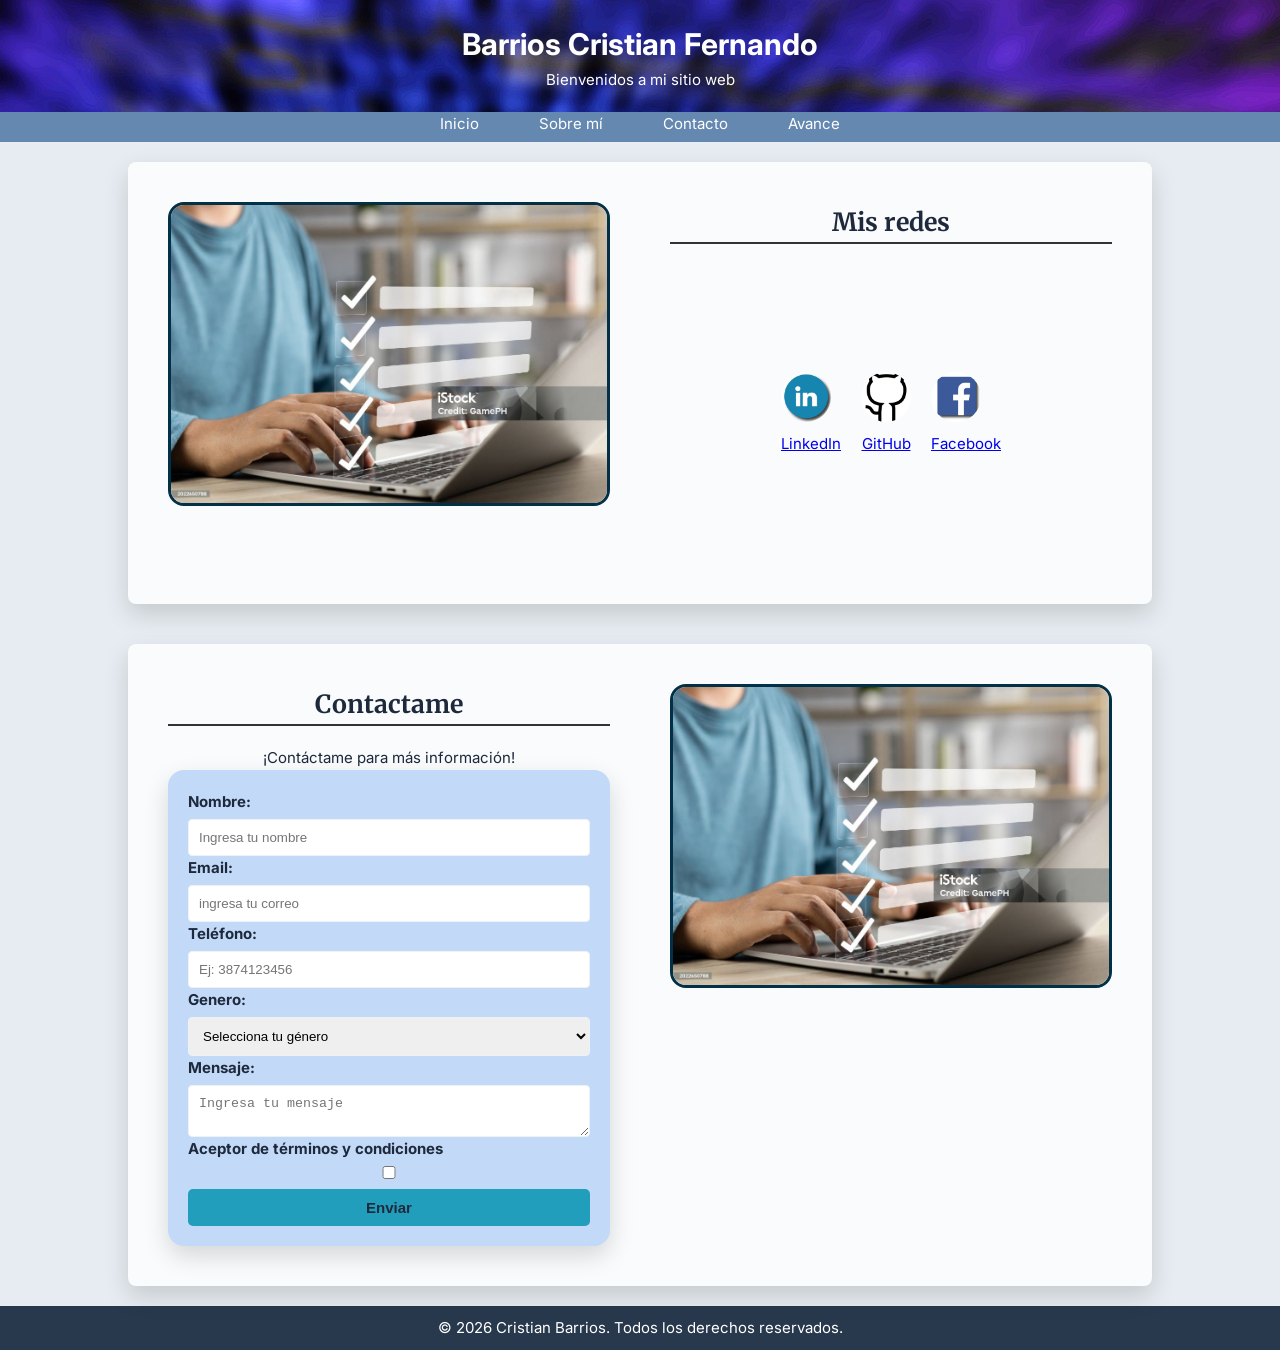
==== contacto.html @ 2110b245 "Creacion y aplicacion de variables root en estilos" ====
<!DOCTYPE html>
<html lang="es">
<head>
    <meta charset="UTF-8">
    <meta name="viewport" content="width=device-width, initial-scale=1.0">
    <title>tp1-mi-sitio</title>
    <link rel="stylesheet" href="style.css">
    <link href="https://fonts.googleapis.com/css2?family=Inter:wght@400;500;700&family=Merriweather:wght@400;700&display=swap" rel="stylesheet">
</head>
<body>
    <header>
        <h1>Barrios Cristian Fernando</h1>
        <p>Bienvenidos a mi sitio web</p>
    </header>
    <nav>
        <ul>
           <li><a href="./index.html">Inicio</a></li>
            <li><a href="./sobre_mi.html">Sobre mí</a></li>
            <li><a href="./contacto.html">Contacto</a></li>
            <li><a href="./mi-avance.html">Avance</a></li>
        </ul>
    </nav>
    <main>
        <section id="contacto" class="section-container">
            <div >
              <picture>
                <img src="/img/istockphoto-2022650788-1024x1024.jpg" alt="imagen descriptiva de redes sociales">
              </picture>
            </div>
            <div>
                <h1 class="title">Mis redes</h1>
                <ul class="social-links">
                    <li>
                        <a href="https://www.linkedin.com/in/cristian-barrios-3b5b5b1b1/" target="_blank">
                            <img src="./img/thedigitalartist-linkedin-2815969_1280.jpg" alt="LinkedIn">
                            LinkedIn
                        </a>
                    </li>
                    <li>
                        <a href="https://github.com/cristianbarrios" target="_blank">
                            <img src="./img/wedevlops-github-6648895_640.jpg" alt="GitHub">
                            GitHub
                        </a>
                    </li>
                    <li>
                        <a href="https://facebook.com/cristianbarrios" target="_blank">
                            <img src="./img/thedigitalartist-facebook-2815970_640.jpg" alt="Facebook">
                            Facebook
                        </a>
                    </li>
                </ul>
            </div>
           
        </section>
        <section id="contacto" class="section-container">
            <div >
                <h1 class="title">Contactame</h1>
                <p>¡Contáctame para más información!</p>
                <form action="" class="form-container">
                    
                    <label for="nombre">Nombre:</label>
                    <input type="text" id="nombre" name="nombre" required placeholder="Ingresa tu nombre" minlength="3">
                    <label for="email">Email:</label>
                    <input type="email" id="email" name="email" required placeholder="ingresa tu correo">
                    <label for="telefono">Teléfono:</label>
                    <input type="tel" id="telefono" name="telefono" placeholder="Ej: 3874123456" pattern="[0-9]{10}" 
                    title="Debe contener 10 dígitos (característica sin 0 y número sin 15)"
                    required>
                    <label for="genero">Genero:</label>
                    <select id="genero" name="genero" required>
                        <option value="">Selecciona tu género</option>
                        <option value="masculino">Masculino</option>
                        <option value="femenino">Femenino</option>
                        <option value="otro">Otro</option>
                    </select>
                    <label for="mensaje">Mensaje:</label>
                    <textarea id="mensaje" name="mensaje" required placeholder="Ingresa tu mensaje" minlength="10"></textarea>
                    <label for="terminos">Aceptor de términos y condiciones</label>
                    <input class="input-checkbox" type="checkbox" id="terminos" name="terminos" required>
                    <button type="submit">Enviar</button>
                </form>
            </div>
            <div>
                <picture>
                    <img src="/img/istockphoto-2022650788-1024x1024.jpg" alt="imagen de contacto">
                </picture>
            </div>
        </section>
        
    </main>
    <footer>
        <p>&copy; 2026 Cristian Barrios. Todos los derechos reservados.</p>
    </footer>
</body>
</html>
---- style.css ----
*{
    margin: 0;
    padding: 0;
    box-sizing: border-box;
}
/* define el tamaño de fuente equivale a 10px */
html{
    font-size: 62.5%;
}

/* #03045E, #0077B6, #00B4D8, #90E0EF, #CAF0F8 */

:root{

    /* Estados */
    --color-success: #22C55E; /* Verde: confirmaciones, validaciones */
    --color-success-light: #b1f5ca;
    --color-warning: #FACC15; /* Amarillo: advertencias */
    --color-warning-light: #ffeda4;
    --color-error: #DC2626;   /* Rojo: errores, alertas */
    --color-error-light: #e09d9d;
    --color-info: #3B82F6;    /* Azul: mensajes informativos */
    --color-info-light: #b5d0fc;


    /* colors */
    --color-primary: #EEF2F6;
    --color-secondary: #B2C3D7;
    --color-white:#f9fbfd;
    /* background color */
    --bg-color-primary:#e6ecf1;
    --bg-color-terciary:#28394D;
    --bg-color-secondary:#6488B0;
    /* font-size */
    --font-xs: 0.75rem;
    --font-sm: 0.875rem;
    --font-md: 1rem;
    --font-lg: 1.5rem;   
    --font-xl: 2rem;   
    --font-xxl: 2.5rem;
    /* colors accent */
    --color-acent1:#023047;
    --color-acent2: #219EBC; 
    --color-acent3: #8CEAE6;
    --color-acent4: #FFBF70; 
    --color-acent5: #FB8500;
    /* colors text */
    --color-text-primary:#1E293B;
    --color-text-secondary:#475569;
    --color-text-light:#94A3B8;
    --color-text-white:#FFFFFF;
    /* radius */
    --radius-sm:4px;
    --radius-md:8px;
    --radius-lg:16px;
    --radius-circle:50%;
    /* shadows */
    --shadow-sm:0 1px 3px rgba(0,0,0,0.1);
    --shadow-md:0 4px 6px rgba(0,0,0,0.08);
    --shadow-lg:0 10px 25px rgba(0,0,0,0.15);
    /* fonts */
    --font-family-title: "Merriweather", serif;
    --font-family-main: "Inter", sans-serif;
}

body {
    font-family: Arial, sans-serif;
    line-height: 1.6;
    background-color: var(--bg-color-primary);
    color: var(--color-text-primary);
    font-size: var(--font-lg);
    font-family: var(--font-family-main);
}

/* CLASES GENERALES TITULOS SUBTITULOS LAYOUT */
.title{
    text-align: center;
    margin-bottom: 20px;
    border-bottom: 2px solid #333;
    font-size: var(--font-xxl);
    color: var(--color-text-primary);
    font-family: var(--font-family-title);

}

.subtitle{
    text-align: center;
    margin-bottom: 10px;
    color: var(--color-text-secondary);
    font-size: var(--font-xl);
    font-family: var(--font-family-title);
}

header {
    background-image: url(./img/pexels-coding-1841550_1920.jpg);
    background-repeat: no-repeat;
    color: var(--color-text-white);
    padding: 20px 0;
    text-align: center;
    height: 30%;
}
nav {
    background-color: var(--bg-color-secondary);
    height: 30px;
}

nav ul {
    list-style: none;
    display: flex;
    justify-content: center;
}
nav ul li {
    margin: 0 15px;
    padding: 0 15px;
}

nav ul li:hover {
    /* background-color: var(--color-acent3); */
    border-bottom: 5px solid var(--color-acent3);
}

nav ul li a {
    color: #fff;
    text-decoration: none;
    font-size: var(--font-lg);
}

main {
    display: flex;
    flex-direction: column;
    align-items: center;
}
section {
    margin-bottom: 20px;
}
/* section h1 {
    margin-bottom: 10px;
    color: #333;
}
section p {
    margin-bottom: 10px;
    color: #555;
} */
footer {
    background-color: var(--bg-color-terciary);
    color: var(--color-text-white);
    text-align: center;
    padding: 10px 0;
}

.section-container {
    display: flex;
    width: 80%;
    height: auto;
    justify-content: center;
    background-color: var(--color-white);
    box-shadow: var(--shadow-lg);
    margin-top: 20px;
    padding: 20px;
    border-radius: var(--radius-md);
    /* border-radius: 50px;
    padding: 20px; */
    gap: 20px;
}

.section-container picture img{
    
    width: 100%;
    height: 100%;
    border-radius: var(--radius-lg);
    border: 3px solid var(--color-acent1);
}



.section-container div {
    display: flex;
    flex-direction: column;
    width: 100%;
    padding: 20px;
    text-align: center;
}

/* SECTION SOBRE MÍ */
.picture-profile-container {
  display: flex;
  justify-content: center;
  align-items: center;
  width: 100%;
  height: 100%;
  /* background-color: #05163d; */
  /* overflow: hidden; */
}

.picture-profile-container img {
  width: 200px;
  height: 200px;
  border-radius: var(--radius-circle); /* círculo perfecto */
  border: 4px solid var(--color-acent2); /* borde opcional */
  object-fit: cover; /* llena el círculo sin deformarse */
}

.picture-profile-container img:hover {
  transform: scale(1.1); /* efecto de zoom al pasar el mouse */
  transition: transform 0.3s ease; /* transición suave */
  box-shadow: var(--shadow-lg);
}


/* SECTION CONTACTO */
/* estilos para formulario */
.form-container {
    display: flex;
    flex-direction: column;
    width: 100%;
    max-width: 500px;
    margin: 0 auto;
    padding: 20px;
    background-color: #c2d9f8;
    border-radius: var(--radius-lg);
    box-shadow: var(--shadow-lg);
}

.form-group {
    display: flex;
    flex-direction: column;
    margin-bottom: 15px;
}

.form-container label {
    display: block;
    margin-bottom: 5px;
    font-weight: bold;
    text-align: left;
}

.form-container input,
.form-container textarea,
.form-container select {
    width: 100%;
    padding: 10px;
    border: 1px solid var(--color-primary);
    border-radius: var(--radius-sm);
}


.form-container .input-checkbox {
    display: flex;
    align-items: center;
    gap: 10px;
}

.form-container button {
    background-color: var(--color-acent2);
    color: var(--color-text-primary);
    font-size:var(--font-lg);
    font-weight: bold;
    border: none;
    padding: 10px 20px;
    border-radius: 5px;
    cursor: pointer;
    margin-top: 10px;
}

.form-container button:hover {
    background-color: var(--color-acent1);
    color: var(--color-text-white);
}


 /* validacion formulario*/

 input:required:valid{
    background: var(--color-success-light);
    border: 2px solid var(--color-success);

 }

 input:required:invalid:not(:placeholder-shown){
    background: var(--color-error-light);
    border: 2px solid var(--color-error);
 }

 textarea:required:valid{
    background: var(--color-success-light);
    border: 2px solid var(--color-success);
 }

textarea:required:invalid:not(:placeholder-shown){
    background: var(--color-error-light);
    border: 2px solid var(--color-error);
 }

.input-checkbox:required:valid{
    background: var(--color-success-light);
    border: 2px solid var(--color-success);
 }
 .input-checkbox:required:invalid:not(:placeholder-shown){
    background: var(--color-error-light);
    border: 2px solid var(--color-error);
 }

 input:focus{
    outline: none;
    border: 2px solid var(--color-acent1);
    box-shadow: 0 0 5px var(--color-acent2);
 }


/* para las redes sociales */
.social-links {
    display: flex;
    justify-content: center;
    align-items: center;
    gap: 20px;
    height: 300px;
}
.social-links li {
    display: flex;
    flex-direction: column;
    align-items: center;
}
.social-links a img {
    display: flex;
    justify-content: center;
    width: 50px;
    height: 50px;
    border-radius: var(--radius-circle);
    margin-bottom: 10px;
}




 /* Estilos seccion avance */

 .section-container-avance {
    width: 80%;
    height: auto;
    justify-content: center;
    background-color: var(--color-white);
    box-shadow: var(--shadow-lg);
    margin-top: 20px;
    padding: 20px;
    border-radius: var(--radius-md);
    /* border-radius: 50px;
    padding: 20px; */
    gap: 20px;
}

.carrera-container{
    display: flex;
    flex-wrap: wrap;
    justify-content: space-between;
}

.carrera-container table{
    border-collapse: collapse;
    border: 1px solid var(--color-acent1);
    border-radius: 20px;
}

th{
    background-color: var(--color-acent2);
    color: #f4f4f4;
    font-weight: bold;
}

th,td{
    border: 1px solid var(--color-acent1);
    padding: 0 20px;
}

tr:nth-child(even){
    background-color: var(--color-info-light);
}


/* PANTALLA MAS CHICAS */
 @media screen and (max-width: 768px) {
    .section-container {
        flex-direction: column;
        width: 90%;
    }
    .section-container div {
        width: 100%;
    }
   
    
 }
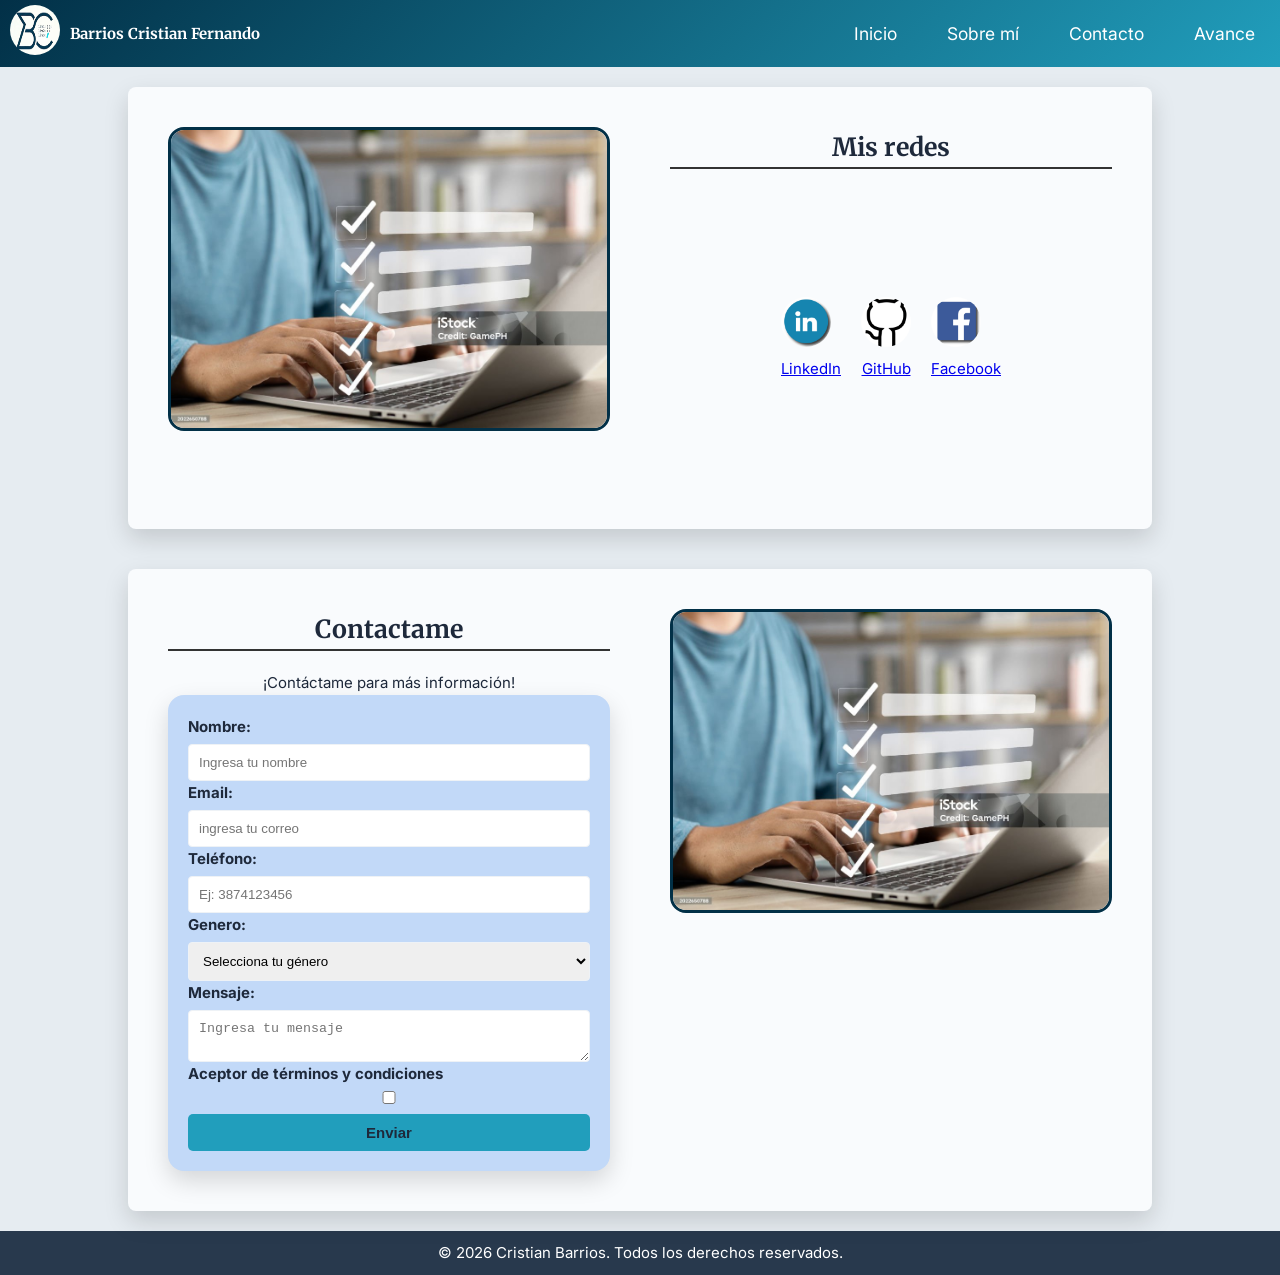
==== commit 39ed3fab: "actualizando header de las demas html" ====
--- a/contacto.html
+++ b/contacto.html
@@ -9,17 +9,21 @@
 </head>
 <body>
     <header>
-        <h1>Barrios Cristian Fernando</h1>
-        <p>Bienvenidos a mi sitio web</p>
+        <div class="flex-container">
+            <picture>
+                <img class="logo" src="./img/logo-personal.png" alt="logo">
+            </picture>
+            <h1>Barrios Cristian Fernando</h1>
+        </div>
+        <nav class="flex-container">
+            <ul>
+                <li><a href="./index.html">Inicio</a></li>
+                <li><a href="./sobre_mi.html">Sobre mí</a></li>
+                <li><a href="./contacto.html">Contacto</a></li>
+                <li><a href="./mi-avance.html">Avance</a></li>
+            </ul>
+        </nav>
     </header>
-    <nav>
-        <ul>
-           <li><a href="./index.html">Inicio</a></li>
-            <li><a href="./sobre_mi.html">Sobre mí</a></li>
-            <li><a href="./contacto.html">Contacto</a></li>
-            <li><a href="./mi-avance.html">Avance</a></li>
-        </ul>
-    </nav>
     <main>
         <section id="contacto" class="section-container">
             <div >
--- a/style.css
+++ b/style.css
@@ -30,12 +30,13 @@
     /* background color */
     --bg-color-primary:#e6ecf1;
     --bg-color-terciary:#28394D;
-    --bg-color-secondary:#6488B0;
+    --bg-color-secondary:#6488B0; 
     /* font-size */
     --font-xs: 0.75rem;
     --font-sm: 0.875rem;
     --font-md: 1rem;
-    --font-lg: 1.5rem;   
+    --font-lg: 1.5rem;
+    --font-lg-m:1.75rem; 
     --font-xl: 2rem;   
     --font-xxl: 2.5rem;
     /* colors accent */
@@ -91,38 +92,69 @@
     font-family: var(--font-family-title);
 }
 
+.flex-container{
+    display: flex;
+    justify-content: space-between;
+    align-items: center;
+}
+
 header {
-    background-image: url(./img/pexels-coding-1841550_1920.jpg);
-    background-repeat: no-repeat;
+    display: flex;
+    justify-content: space-between;
+    align-items: center;
+    background: linear-gradient(135deg,var(--color-acent1),var(--color-acent2));
     color: var(--color-text-white);
-    padding: 20px 0;
+    padding: 5px 10px;
+}
+
+header div h1{
+    font-family: var(--font-family-title);
+    font-size: var(--font-lg);
+    font-weight: bold;
     text-align: center;
-    height: 30%;
-}
-nav {
+    margin-left: 10px;
+}
+
+/* nav {
     background-color: var(--bg-color-secondary);
     height: 30px;
-}
+} */
+
+/* nav{
+    width: 50%;
+} */
 
 nav ul {
     list-style: none;
     display: flex;
-    justify-content: center;
-}
+    justify-content: space-between;
+    align-items: center;
+    gap:20px;
+}
+.logo{
+    width: 50px;
+    height: 50px;
+    border-radius: var(--radius-circle);
+}
+
 nav ul li {
-    margin: 0 15px;
     padding: 0 15px;
+    transition: all 0.3s ease;
 }
 
 nav ul li:hover {
     /* background-color: var(--color-acent3); */
-    border-bottom: 5px solid var(--color-acent3);
+    background-color: var(--color-secondary);
+    border-radius: var(--radius-sm);
+    /* border-bottom: 5px solid var(--color-acent3); */
+    /* transform: scale(5px); */
+    transform: translateY(-6px);
 }
 
 nav ul li a {
     color: #fff;
     text-decoration: none;
-    font-size: var(--font-lg);
+    font-size: var(--font-lg-m);
 }
 
 main {
@@ -130,6 +162,7 @@
     flex-direction: column;
     align-items: center;
 }
+
 section {
     margin-bottom: 20px;
 }
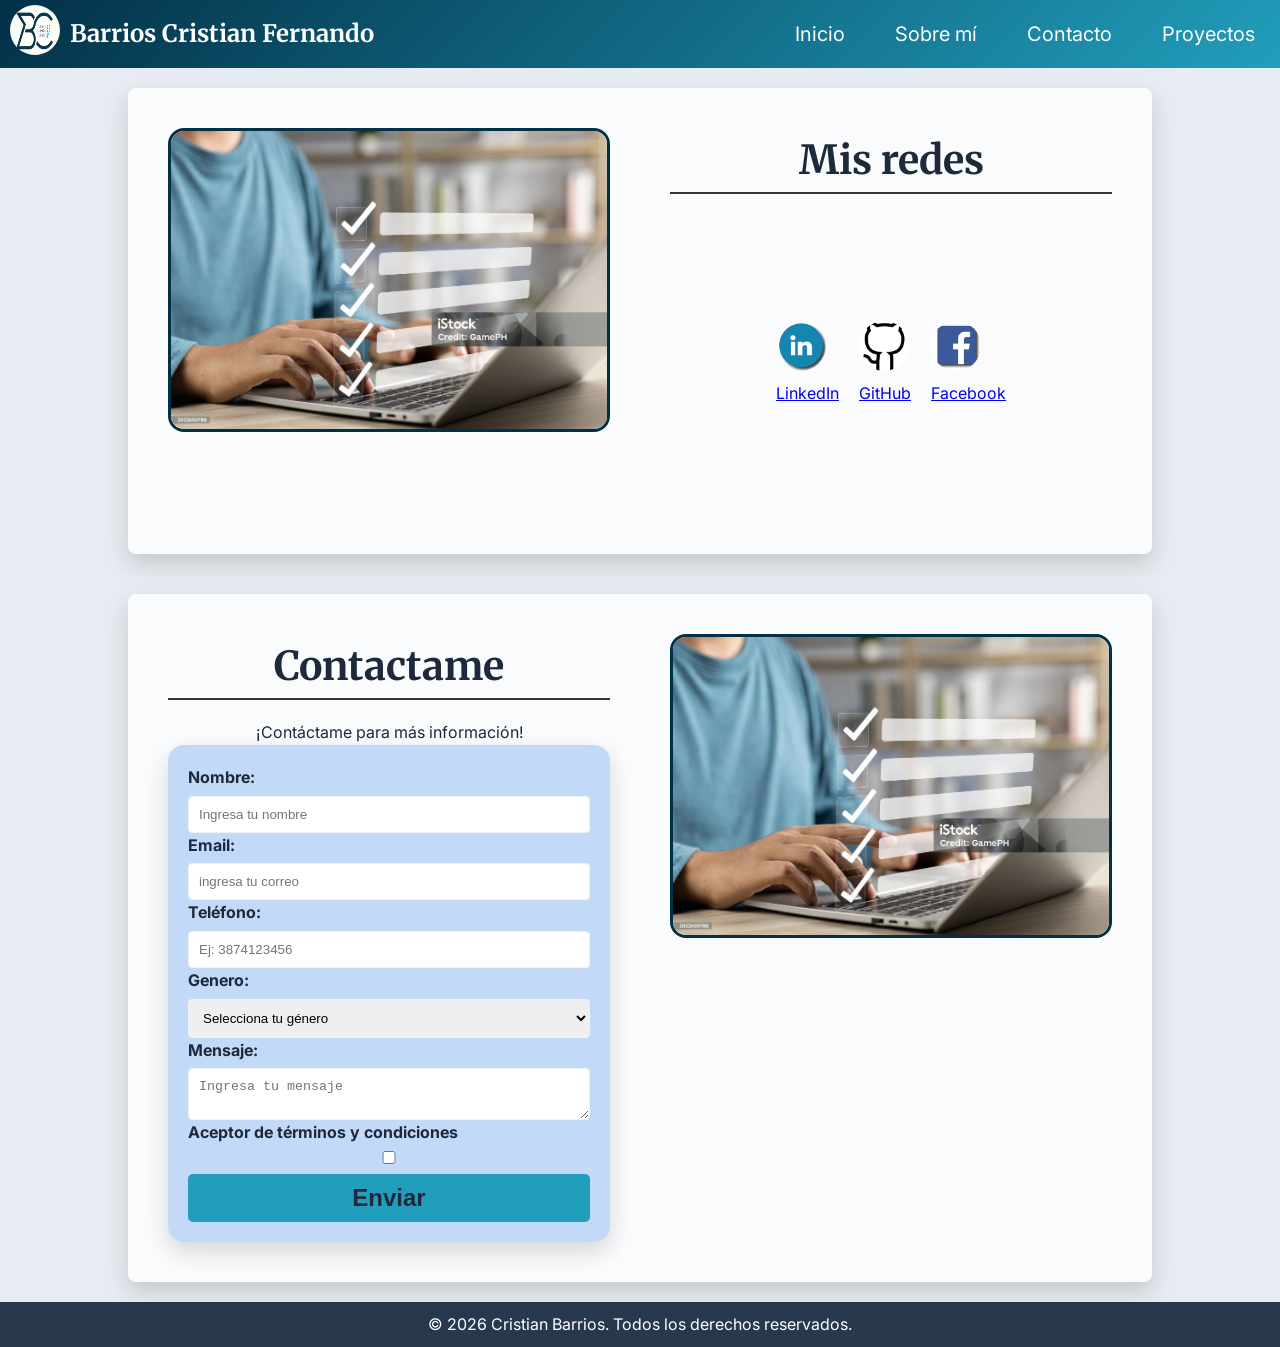
==== commit 759dfdf0: "Creacion de seccion proyectos con card y class hero para inicio" ====
--- a/contacto.html
+++ b/contacto.html
@@ -20,7 +20,7 @@
                 <li><a href="./index.html">Inicio</a></li>
                 <li><a href="./sobre_mi.html">Sobre mí</a></li>
                 <li><a href="./contacto.html">Contacto</a></li>
-                <li><a href="./mi-avance.html">Avance</a></li>
+                <li><a href="./proyectos.html">Proyectos</a></li>
             </ul>
         </nav>
     </header>
--- a/style.css
+++ b/style.css
@@ -4,9 +4,9 @@
     box-sizing: border-box;
 }
 /* define el tamaño de fuente equivale a 10px */
-html{
+/* html{
     font-size: 62.5%;
-}
+} */
 
 /* #03045E, #0077B6, #00B4D8, #90E0EF, #CAF0F8 */
 
@@ -27,14 +27,15 @@
     --color-primary: #EEF2F6;
     --color-secondary: #B2C3D7;
     --color-white:#f9fbfd;
+    --color-grey:#cfcfcf;
     /* background color */
     --bg-color-primary:#e6ecf1;
     --bg-color-terciary:#28394D;
     --bg-color-secondary:#6488B0; 
     /* font-size */
     --font-xs: 0.75rem;
-    --font-sm: 0.875rem;
-    --font-md: 1rem;
+    --font-sm: 1rem;
+    --font-md: 1.25rem;
     --font-lg: 1.5rem;
     --font-lg-m:1.75rem; 
     --font-xl: 2rem;   
@@ -69,7 +70,7 @@
     line-height: 1.6;
     background-color: var(--bg-color-primary);
     color: var(--color-text-primary);
-    font-size: var(--font-lg);
+    font-size: 1rem;
     font-family: var(--font-family-main);
 }
 
@@ -78,7 +79,6 @@
     text-align: center;
     margin-bottom: 20px;
     border-bottom: 2px solid #333;
-    font-size: var(--font-xxl);
     color: var(--color-text-primary);
     font-family: var(--font-family-title);
 
@@ -88,14 +88,57 @@
     text-align: center;
     margin-bottom: 10px;
     color: var(--color-text-secondary);
-    font-size: var(--font-xl);
     font-family: var(--font-family-title);
 }
 
+h1{
+    font-size: 2.5rem;
+}
+h2{
+    font-size: 1.8rem;
+}
+h3{
+    font-size: 1.3rem;
+}
+
 .flex-container{
     display: flex;
     justify-content: space-between;
     align-items: center;
+}
+
+.cards-container{
+    display: flex;
+    flex-wrap: wrap;
+    gap: 6px;
+    width: 100%;
+}
+
+.card{
+    flex: 1 1 280px;
+    background-color: var(--color-white);
+    border: 2px solid var(--color-info-light);
+    border-radius: var(--radius-md);
+    box-shadow: var(--shadow-lg);
+    transition: all 0.3s ease;
+    overflow: hidden;
+}
+.card-header{
+    background-color: var(--bg-color-terciary);
+    
+}
+.card-body{
+    padding: 6px;
+}
+
+.card-header h3{
+    color: var(--color-text-white);
+    padding: 6px;
+}
+
+
+.card:hover{
+    transform: translateY(-4px);
 }
 
 header {
@@ -114,15 +157,6 @@
     text-align: center;
     margin-left: 10px;
 }
-
-/* nav {
-    background-color: var(--bg-color-secondary);
-    height: 30px;
-} */
-
-/* nav{
-    width: 50%;
-} */
 
 nav ul {
     list-style: none;
@@ -154,7 +188,7 @@
 nav ul li a {
     color: #fff;
     text-decoration: none;
-    font-size: var(--font-lg-m);
+    font-size: var(--font-md);
 }
 
 main {
@@ -165,6 +199,24 @@
 
 section {
     margin-bottom: 20px;
+}
+
+.hero{
+    display: flex;
+    justify-content: center;
+    align-items: center;
+    min-height: 80vh;
+    padding: 20px;
+    gap: 20px;
+    background: linear-gradient(135deg,var(--color-secondary),var(--color-primary),var(--color-secondary));
+}
+
+.hero picture img{
+    
+    width: 100%;
+    height: 100%;
+    border-radius: var(--radius-lg);
+    border: 3px solid var(--color-acent1);
 }
 /* section h1 {
     margin-bottom: 10px;
@@ -195,6 +247,24 @@
     padding: 20px; */
     gap: 20px;
 }
+
+.section-container-column {
+    display: flex;
+    flex-direction: column;
+    align-items: center;
+    width: 80%;
+    height: auto;
+    justify-content: center;
+    background-color: var(--color-white);
+    box-shadow: var(--shadow-lg);
+    margin-top: 20px;
+    padding: 20px;
+    border-radius: var(--radius-md);
+    /* border-radius: 50px;
+    padding: 20px; */
+    gap: 20px;
+}
+
 
 .section-container picture img{
     
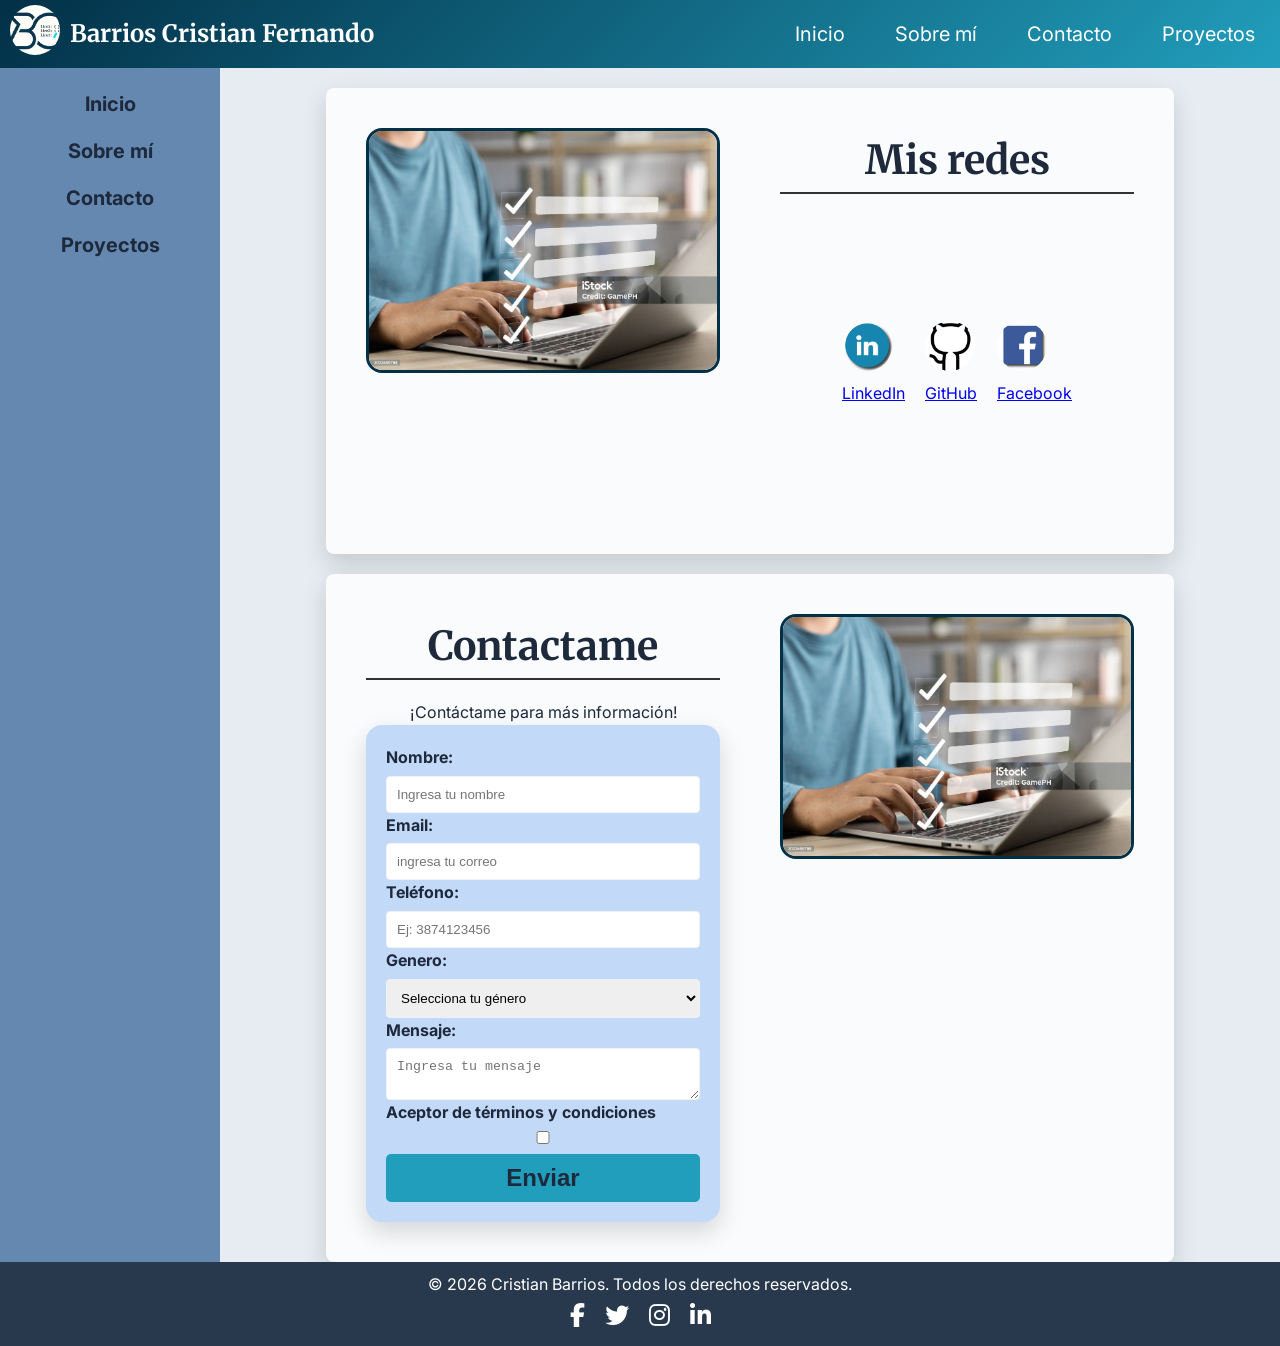
==== commit a337b3d2: "Cambio en la estructura, layout con grid" ====
--- a/contacto.html
+++ b/contacto.html
@@ -5,95 +5,126 @@
     <meta name="viewport" content="width=device-width, initial-scale=1.0">
     <title>tp1-mi-sitio</title>
     <link rel="stylesheet" href="style.css">
+    <!-- link para fuentes de Google Fonts -->
     <link href="https://fonts.googleapis.com/css2?family=Inter:wght@400;500;700&family=Merriweather:wght@400;700&display=swap" rel="stylesheet">
+    <!-- Enlaza Font Awesome en tu index.html -->
+    <link rel="stylesheet" href="https://cdnjs.cloudflare.com/ajax/libs/font-awesome/6.5.0/css/all.min.css">
 </head>
 <body>
-    <header>
-        <div class="flex-container">
-            <picture>
-                <img class="logo" src="./img/logo-personal.png" alt="logo">
-            </picture>
-            <h1>Barrios Cristian Fernando</h1>
-        </div>
-        <nav class="flex-container">
-            <ul>
-                <li><a href="./index.html">Inicio</a></li>
-                <li><a href="./sobre_mi.html">Sobre mí</a></li>
-                <li><a href="./contacto.html">Contacto</a></li>
-                <li><a href="./proyectos.html">Proyectos</a></li>
-            </ul>
-        </nav>
-    </header>
-    <main>
-        <section id="contacto" class="section-container">
-            <div >
-              <picture>
-                <img src="/img/istockphoto-2022650788-1024x1024.jpg" alt="imagen descriptiva de redes sociales">
-              </picture>
+    <div class="layout">
+        <header>
+            <div class="flex-container">
+                <picture>
+                    <img class="logo" src="./img/logo-personal.png" alt="logo">
+                </picture>
+                <h1>Barrios Cristian Fernando</h1>
             </div>
-            <div>
-                <h1 class="title">Mis redes</h1>
-                <ul class="social-links">
-                    <li>
-                        <a href="https://www.linkedin.com/in/cristian-barrios-3b5b5b1b1/" target="_blank">
-                            <img src="./img/thedigitalartist-linkedin-2815969_1280.jpg" alt="LinkedIn">
-                            LinkedIn
-                        </a>
-                    </li>
-                    <li>
-                        <a href="https://github.com/cristianbarrios" target="_blank">
-                            <img src="./img/wedevlops-github-6648895_640.jpg" alt="GitHub">
-                            GitHub
-                        </a>
-                    </li>
-                    <li>
-                        <a href="https://facebook.com/cristianbarrios" target="_blank">
-                            <img src="./img/thedigitalartist-facebook-2815970_640.jpg" alt="Facebook">
-                            Facebook
-                        </a>
-                    </li>
+            <nav class="flex-container">
+                <ul>
+                    <li><a href="./index.html">Inicio</a></li>
+                    <li><a href="./sobre_mi.html">Sobre mí</a></li>
+                    <li><a href="./contacto.html">Contacto</a></li>
+                    <li><a href="./proyectos.html">Proyectos</a></li>
                 </ul>
+            </nav>
+        </header>
+        <aside>
+            <nav>
+                <ul>
+                    <li><a href="./index.html">Inicio</a></li>
+                    <li><a href="./sobre_mi.html">Sobre mí</a></li>
+                    <li><a href="./contacto.html">Contacto</a></li>
+                    <li><a href="./proyectos.html">Proyectos</a></li>
+                </ul>
+            </nav>
+        </aside>
+        <main>
+            
+            <section id="contacto" class="section-container">
+                <div >
+                <picture>
+                    <img src="/img/istockphoto-2022650788-1024x1024.jpg" alt="imagen descriptiva de redes sociales">
+                </picture>
+                </div>
+                <div>
+                    <h1 class="title">Mis redes</h1>
+                    <ul class="social-links">
+                        <li>
+                            <a href="https://www.linkedin.com/in/cristian-barrios-3b5b5b1b1/" target="_blank">
+                                <img src="./img/thedigitalartist-linkedin-2815969_1280.jpg" alt="LinkedIn">
+                                LinkedIn
+                            </a>
+                        </li>
+                        <li>
+                            <a href="https://github.com/cristianbarrios" target="_blank">
+                                <img src="./img/wedevlops-github-6648895_640.jpg" alt="GitHub">
+                                GitHub
+                            </a>
+                        </li>
+                        <li>
+                            <a href="https://facebook.com/cristianbarrios" target="_blank">
+                                <img src="./img/thedigitalartist-facebook-2815970_640.jpg" alt="Facebook">
+                                Facebook
+                            </a>
+                        </li>
+                    </ul>
+                </div>
+            
+            </section>
+            <section id="contacto" class="section-container">
+                <div >
+                    <h1 class="title">Contactame</h1>
+                    <p>¡Contáctame para más información!</p>
+                    <form action="" class="form-container">
+                        
+                        <label for="nombre">Nombre:</label>
+                        <input type="text" id="nombre" name="nombre" required placeholder="Ingresa tu nombre" minlength="3">
+                        <label for="email">Email:</label>
+                        <input type="email" id="email" name="email" required placeholder="ingresa tu correo">
+                        <label for="telefono">Teléfono:</label>
+                        <input type="tel" id="telefono" name="telefono" placeholder="Ej: 3874123456" pattern="[0-9]{10}" 
+                        title="Debe contener 10 dígitos (característica sin 0 y número sin 15)"
+                        required>
+                        <label for="genero">Genero:</label>
+                        <select id="genero" name="genero" required>
+                            <option value="">Selecciona tu género</option>
+                            <option value="masculino">Masculino</option>
+                            <option value="femenino">Femenino</option>
+                            <option value="otro">Otro</option>
+                        </select>
+                        <label for="mensaje">Mensaje:</label>
+                        <textarea id="mensaje" name="mensaje" required placeholder="Ingresa tu mensaje" minlength="10"></textarea>
+                        <label for="terminos">Aceptor de términos y condiciones</label>
+                        <input class="input-checkbox" type="checkbox" id="terminos" name="terminos" required>
+                        <button type="submit">Enviar</button>
+                    </form>
+                </div>
+                <div>
+                    <picture>
+                        <img src="/img/istockphoto-2022650788-1024x1024.jpg" alt="imagen de contacto">
+                    </picture>
+                </div>
+            </section>
+            
+        </main>
+        <footer>
+            <p>&copy; 2026 Cristian Barrios. Todos los derechos reservados.</p>
+            <div class="social-icons">
+                <a href="https://facebook.com/tuusuario" target="_blank" rel="noopener noreferrer" aria-label="Facebook">
+                    <i class="fab fa-facebook-f"></i>
+                </a>
+                <a href="https://twitter.com/tuusuario" target="_blank" rel="noopener noreferrer" aria-label="Twitter">
+                    <i class="fab fa-twitter"></i>
+                </a>
+                <a href="https://instagram.com/tuusuario" target="_blank" rel="noopener noreferrer" aria-label="Instagram">
+                    <i class="fab fa-instagram"></i>
+                </a>
+                <a href="https://linkedin.com/in/tuusuario" target="_blank" rel="noopener noreferrer" aria-label="LinkedIn">
+                    <i class="fab fa-linkedin-in"></i>
+                </a>
             </div>
-           
-        </section>
-        <section id="contacto" class="section-container">
-            <div >
-                <h1 class="title">Contactame</h1>
-                <p>¡Contáctame para más información!</p>
-                <form action="" class="form-container">
-                    
-                    <label for="nombre">Nombre:</label>
-                    <input type="text" id="nombre" name="nombre" required placeholder="Ingresa tu nombre" minlength="3">
-                    <label for="email">Email:</label>
-                    <input type="email" id="email" name="email" required placeholder="ingresa tu correo">
-                    <label for="telefono">Teléfono:</label>
-                    <input type="tel" id="telefono" name="telefono" placeholder="Ej: 3874123456" pattern="[0-9]{10}" 
-                    title="Debe contener 10 dígitos (característica sin 0 y número sin 15)"
-                    required>
-                    <label for="genero">Genero:</label>
-                    <select id="genero" name="genero" required>
-                        <option value="">Selecciona tu género</option>
-                        <option value="masculino">Masculino</option>
-                        <option value="femenino">Femenino</option>
-                        <option value="otro">Otro</option>
-                    </select>
-                    <label for="mensaje">Mensaje:</label>
-                    <textarea id="mensaje" name="mensaje" required placeholder="Ingresa tu mensaje" minlength="10"></textarea>
-                    <label for="terminos">Aceptor de términos y condiciones</label>
-                    <input class="input-checkbox" type="checkbox" id="terminos" name="terminos" required>
-                    <button type="submit">Enviar</button>
-                </form>
-            </div>
-            <div>
-                <picture>
-                    <img src="/img/istockphoto-2022650788-1024x1024.jpg" alt="imagen de contacto">
-                </picture>
-            </div>
-        </section>
-        
-    </main>
-    <footer>
-        <p>&copy; 2026 Cristian Barrios. Todos los derechos reservados.</p>
-    </footer>
+        </footer>
+    </div>
+    
 </body>
 </html>
--- a/style.css
+++ b/style.css
@@ -74,6 +74,47 @@
     font-family: var(--font-family-main);
 }
 
+/* layout */
+.layout {
+    display: grid;
+    grid-template-columns: 220px 1fr;
+    grid-template-rows: auto 1fr auto;
+    grid-template-areas:
+    "header header"
+    "sidebar main"
+    "footer footer";
+    min-height: 100vh;
+}
+
+aside {
+    grid-area: sidebar;
+    background-color: var(--bg-color-secondary);
+    padding: 20px 10px;
+}
+
+aside nav ul {
+    flex-direction: column;
+    gap: 15px;
+}
+
+aside nav ul li {
+    width: 100%;
+    text-align: center;
+    
+}
+aside nav ul li a {
+    color: var(--color-text-primary);
+    font-size: var(--font-md);
+    font-weight: bold;
+    transition: all 0.3s ease;
+}
+
+aside nav ul li:hover {
+    background-color: var(--color-warning-light);
+    color: var(--color-text-white);
+    border-radius: var(--radius-sm);
+    transform: translateY(-6px);
+}
 /* CLASES GENERALES TITULOS SUBTITULOS LAYOUT */
 .title{
     text-align: center;
@@ -142,6 +183,7 @@
 }
 
 header {
+    grid-area: header;
     display: flex;
     justify-content: space-between;
     align-items: center;
@@ -169,6 +211,7 @@
     width: 50px;
     height: 50px;
     border-radius: var(--radius-circle);
+    object-fit: cover;
 }
 
 nav ul li {
@@ -192,23 +235,30 @@
 }
 
 main {
-    display: flex;
-    flex-direction: column;
-    align-items: center;
-}
-
-section {
-    margin-bottom: 20px;
-}
+    grid-area: main;
+    display: flex;
+    flex-direction: column;
+    align-items: center;
+}
+
 
 .hero{
     display: flex;
     justify-content: center;
     align-items: center;
-    min-height: 80vh;
+    /* min-height: 80vh; */
+    height: 100%;
     padding: 20px;
     gap: 20px;
-    background: linear-gradient(135deg,var(--color-secondary),var(--color-primary),var(--color-secondary));
+    background: linear-gradient(135deg,var(--color-secondary),var(--color-primary),var(--color-acent1));
+}
+
+.hero div {
+    display: flex;
+    flex-direction: column;
+    width: 50%;
+    padding: 20px;
+    text-align: center;
 }
 
 .hero picture img{
@@ -218,19 +268,46 @@
     border-radius: var(--radius-lg);
     border: 3px solid var(--color-acent1);
 }
-/* section h1 {
-    margin-bottom: 10px;
-    color: #333;
-}
-section p {
-    margin-bottom: 10px;
-    color: #555;
-} */
+.boton-hero{
+    background-color: var(--color-acent4);
+    color: var(--color-text-secondary);
+    font-size:var(--font-lg);
+    font-weight: bold;
+    border: none;
+    box-shadow: var(--shadow-sm);
+    margin: 0 auto;
+    padding: 10px 20px;
+    border-radius: 5px;
+    cursor: pointer;
+}
+.boton-hero:hover {
+    background-color: var(--color-acent1);
+    color: var(--color-text-white);
+}
+
 footer {
+    grid-area: footer;
     background-color: var(--bg-color-terciary);
     color: var(--color-text-white);
     text-align: center;
     padding: 10px 0;
+}
+
+footer .social-icons{
+    display: flex;
+    justify-content: center;
+    align-items: center;
+    gap: 20px;
+}
+
+.social-icons a {
+    color: var(--color-text-white);
+    font-size: var(--font-lg);
+    transition: color 0.3s ease;
+}
+
+.social-icons a:hover {
+    color: var(--color-acent2);
 }
 
 .section-container {
@@ -481,6 +558,15 @@
 
 /* PANTALLA MAS CHICAS */
  @media screen and (max-width: 768px) {
+    /* .layout {
+            grid-template-columns: 1fr;
+            grid-template-rows: auto auto auto;
+            grid-template-areas:
+            "header"
+            "main"
+            "footer";
+    } */
+
     .section-container {
         flex-direction: column;
         width: 90%;
@@ -488,6 +574,4 @@
     .section-container div {
         width: 100%;
     }
-   
-    
  }
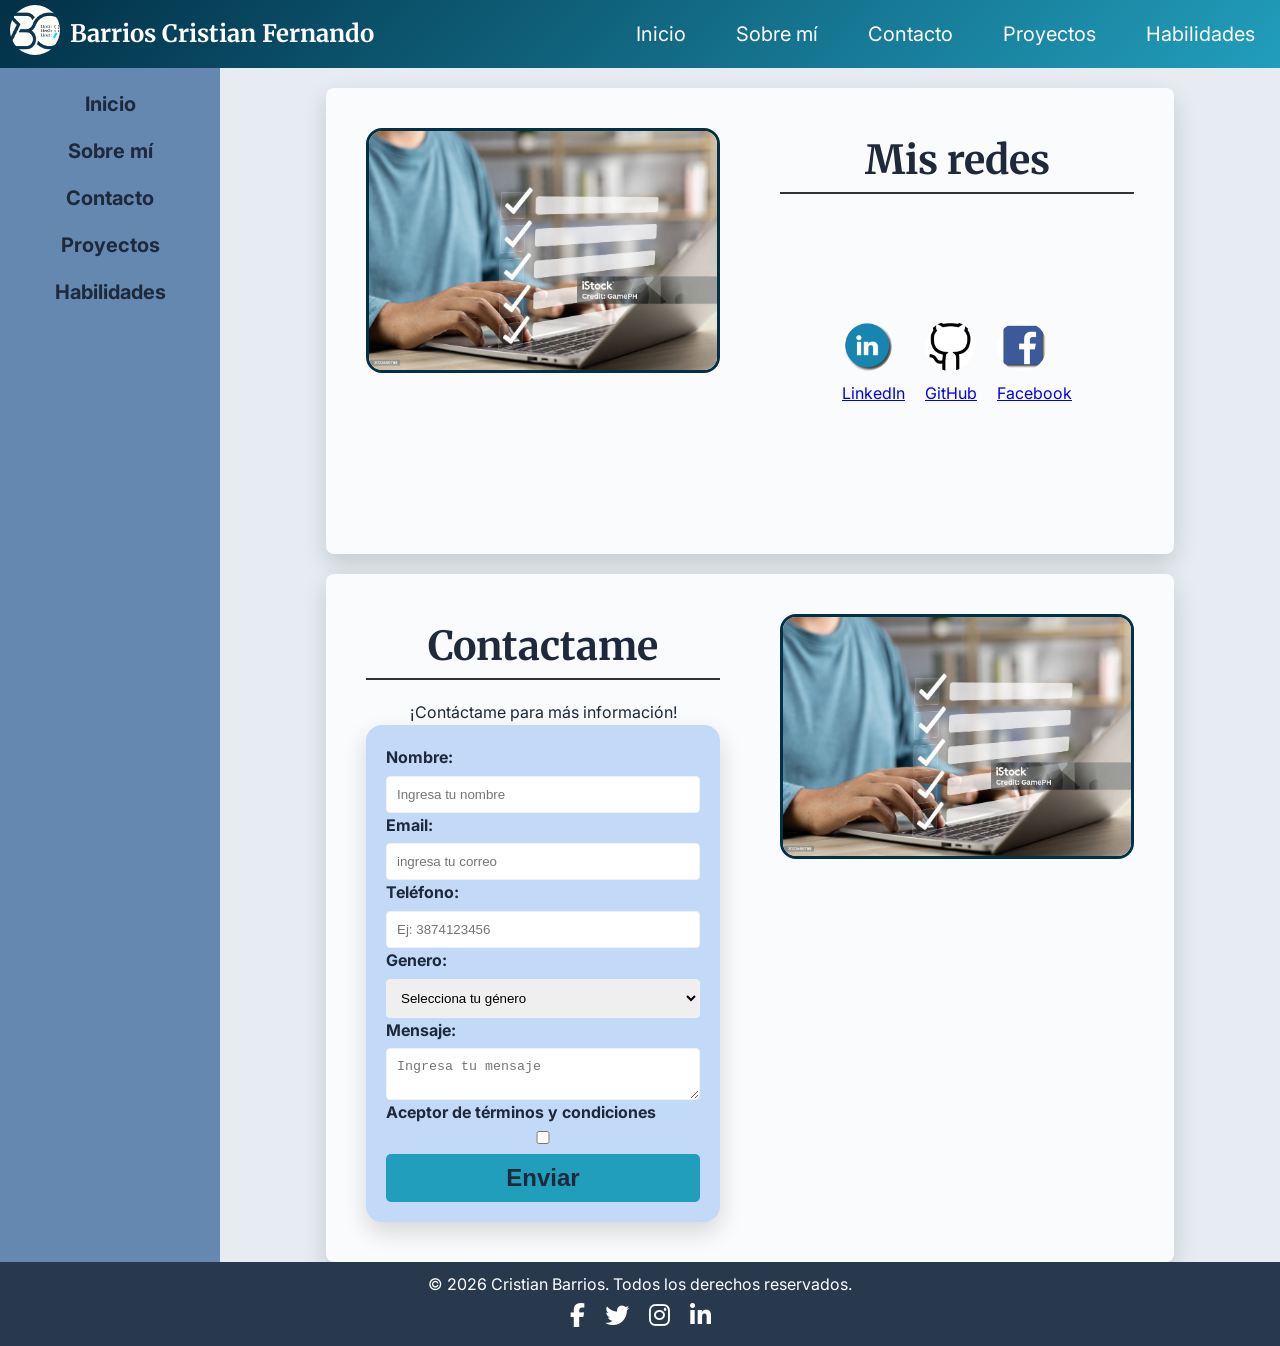
==== commit db829e21: "Creacion de seccion skills" ====
--- a/contacto.html
+++ b/contacto.html
@@ -25,6 +25,7 @@
                     <li><a href="./sobre_mi.html">Sobre mí</a></li>
                     <li><a href="./contacto.html">Contacto</a></li>
                     <li><a href="./proyectos.html">Proyectos</a></li>
+                    <li><a href="./skills.html">Habilidades</a></li>
                 </ul>
             </nav>
         </header>
@@ -35,6 +36,7 @@
                     <li><a href="./sobre_mi.html">Sobre mí</a></li>
                     <li><a href="./contacto.html">Contacto</a></li>
                     <li><a href="./proyectos.html">Proyectos</a></li>
+                    <li><a href="./skills.html">Habilidades</a></li>
                 </ul>
             </nav>
         </aside>
--- a/style.css
+++ b/style.css
@@ -509,53 +509,113 @@
     margin-bottom: 10px;
 }
 
-
-
-
- /* Estilos seccion avance */
-
- .section-container-avance {
-    width: 80%;
-    height: auto;
+/* PARA LAS HABILIDADES */
+.skills-container {
+    display: grid;
+    grid-template-columns: repeat(auto-fit, minmax(200px, 1fr));
+    gap: 1.25rem;
+}
+
+.skills-container .card {
+    background-color: var(--color-white);
+    border: 2px solid var(--color-info-light);
+    border-radius: var(--radius-md);
+    box-shadow: var(--shadow-lg);
+    transition: all 0.3s ease;
+    padding: 20px;
+    text-align: center;
+}
+
+.skill-card {
+    position: relative;
+    transition: transform 0.3s ease, box-shadow 0.3s ease;
+    border-radius: var(--radius-lg);
+}
+
+.skill-card:hover {
+    transform: translateY(-8px);
+    box-shadow: var(--shadow-lg);
+}
+
+.card-header {
+    display: flex;
     justify-content: center;
-    background-color: var(--color-white);
-    box-shadow: var(--shadow-lg);
-    margin-top: 20px;
-    padding: 20px;
-    border-radius: var(--radius-md);
-    /* border-radius: 50px;
-    padding: 20px; */
-    gap: 20px;
-}
-
-.carrera-container{
-    display: flex;
-    flex-wrap: wrap;
-    justify-content: space-between;
-}
-
-.carrera-container table{
-    border-collapse: collapse;
-    border: 1px solid var(--color-acent1);
+    align-items: center;
+    gap: 15px;
+    padding: 15px;
+    background: linear-gradient(135deg, var(--color-acent1), var(--color-acent2));
+    position: relative;
+}
+
+.skill-icon {
+    font-size: 2.5rem;
+    color: var(--color-text-white);
+}
+
+.skill-title h3 {
+    color: var(--color-text-white);
+    margin: 0;
+    padding: 0;
+}
+
+/* Badges de estado */
+.skill-status {
+    margin-left: auto;
+}
+
+.status {
+    display: inline-flex;
+    align-items: center;
+    gap: 8px;
+    padding: 6px 12px;
     border-radius: 20px;
-}
-
-th{
-    background-color: var(--color-acent2);
-    color: #f4f4f4;
+    font-size: 0.8rem;
     font-weight: bold;
-}
-
-th,td{
-    border: 1px solid var(--color-acent1);
-    padding: 0 20px;
-}
-
-tr:nth-child(even){
-    background-color: var(--color-info-light);
-}
-
-
+    background-color: rgba(255, 255, 255, 0.2);
+    color: white;
+}
+
+.status i {
+    font-size: 0.9rem;
+}
+
+/* Estados específicos */
+.status-acquired .status {
+    background-color: var(--color-success);
+    color: white;
+}
+
+.status-progress .status {
+    background-color: var(--color-info);
+    color: white;
+}
+
+.status-upcoming .status {
+    background-color: var(--color-warning);
+    color: var(--color-text-primary);
+}
+
+/* Barra de progreso para habilidades "En curso" (opcional) */
+/* .progress-bar {
+    margin-top: 15px;
+    background-color: var(--color-grey);
+    border-radius: 10px;
+    overflow: hidden;
+    height: 8px;
+}
+
+.progress-fill {
+    background: linear-gradient(90deg, var(--color-info), var(--color-acent2));
+    width: 65%; 
+    height: 100%;
+    border-radius: 10px;
+    transition: width 0.3s ease;
+} */
+
+/* Ejemplo de uso con barra de progreso */
+.skill-card-progress .card-body {
+    padding-bottom: 20px;
+}
 /* PANTALLA MAS CHICAS */
  @media screen and (max-width: 768px) {
     /* .layout {
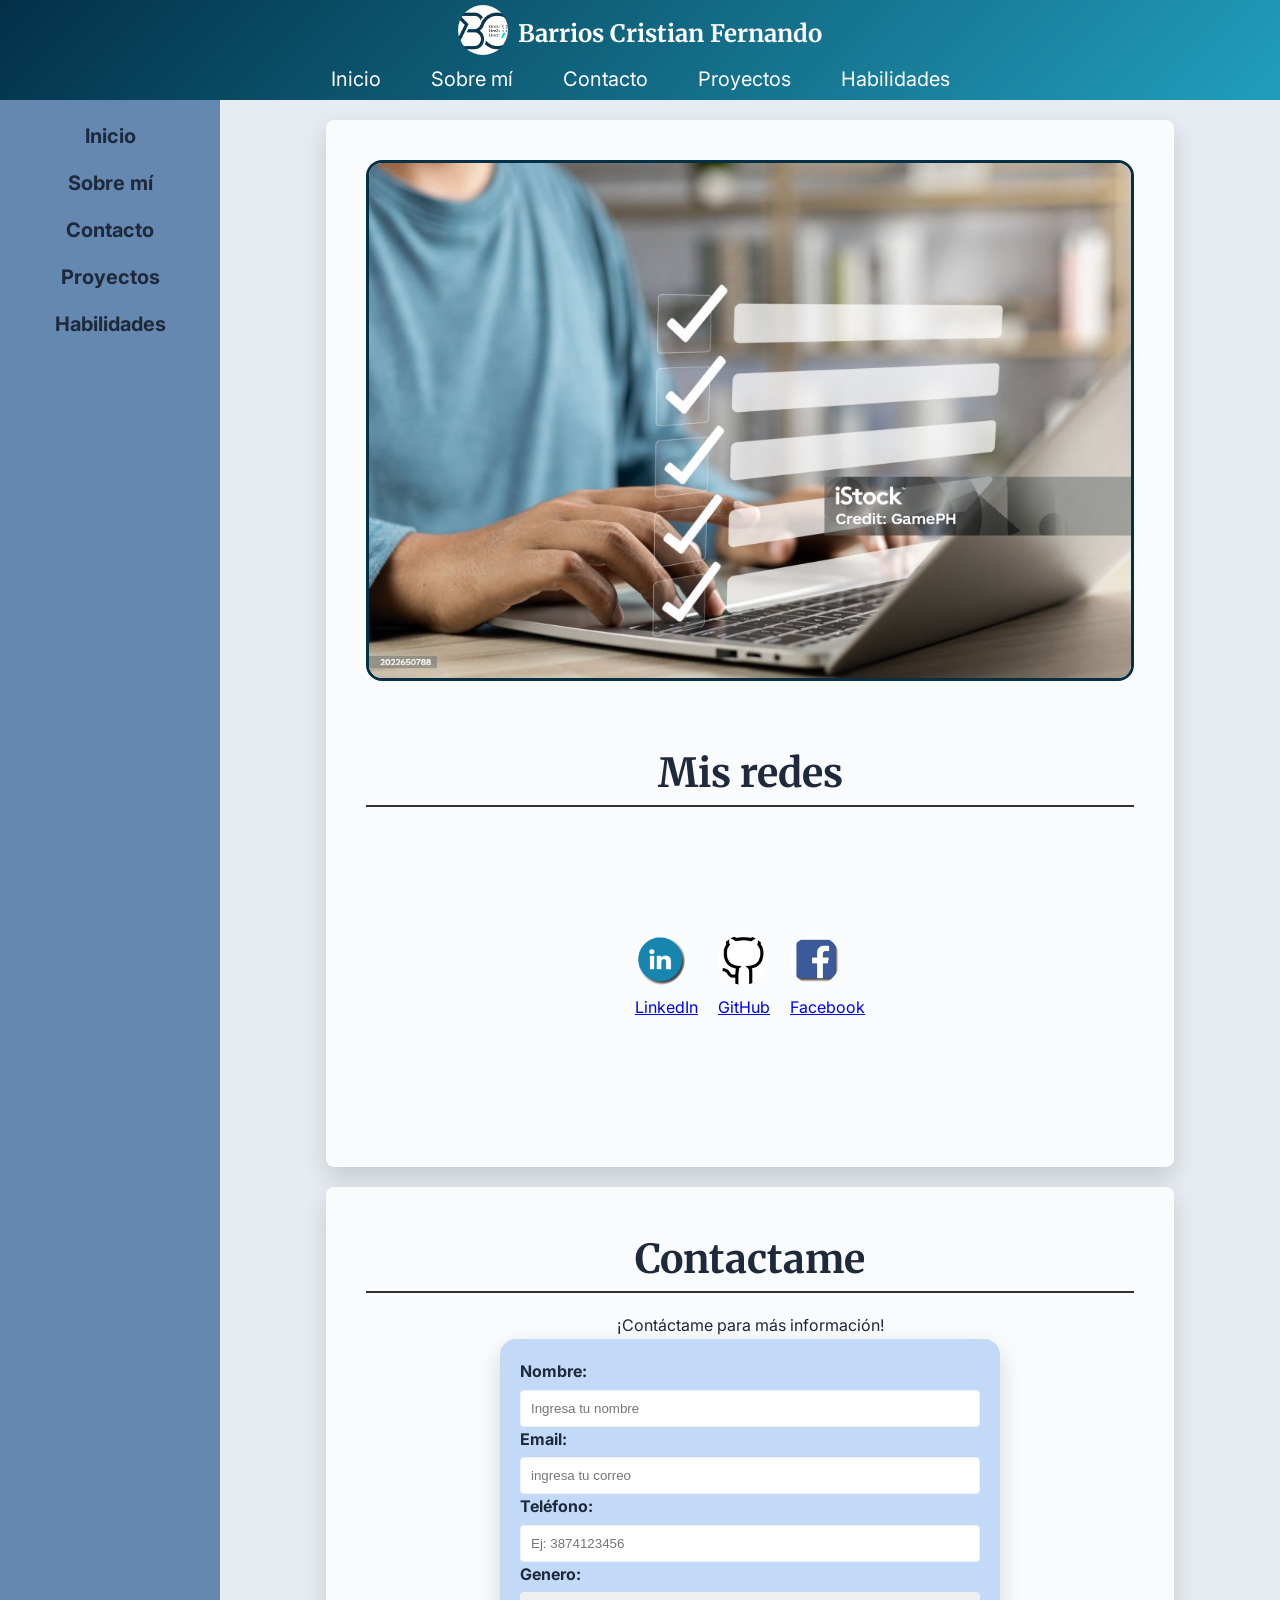
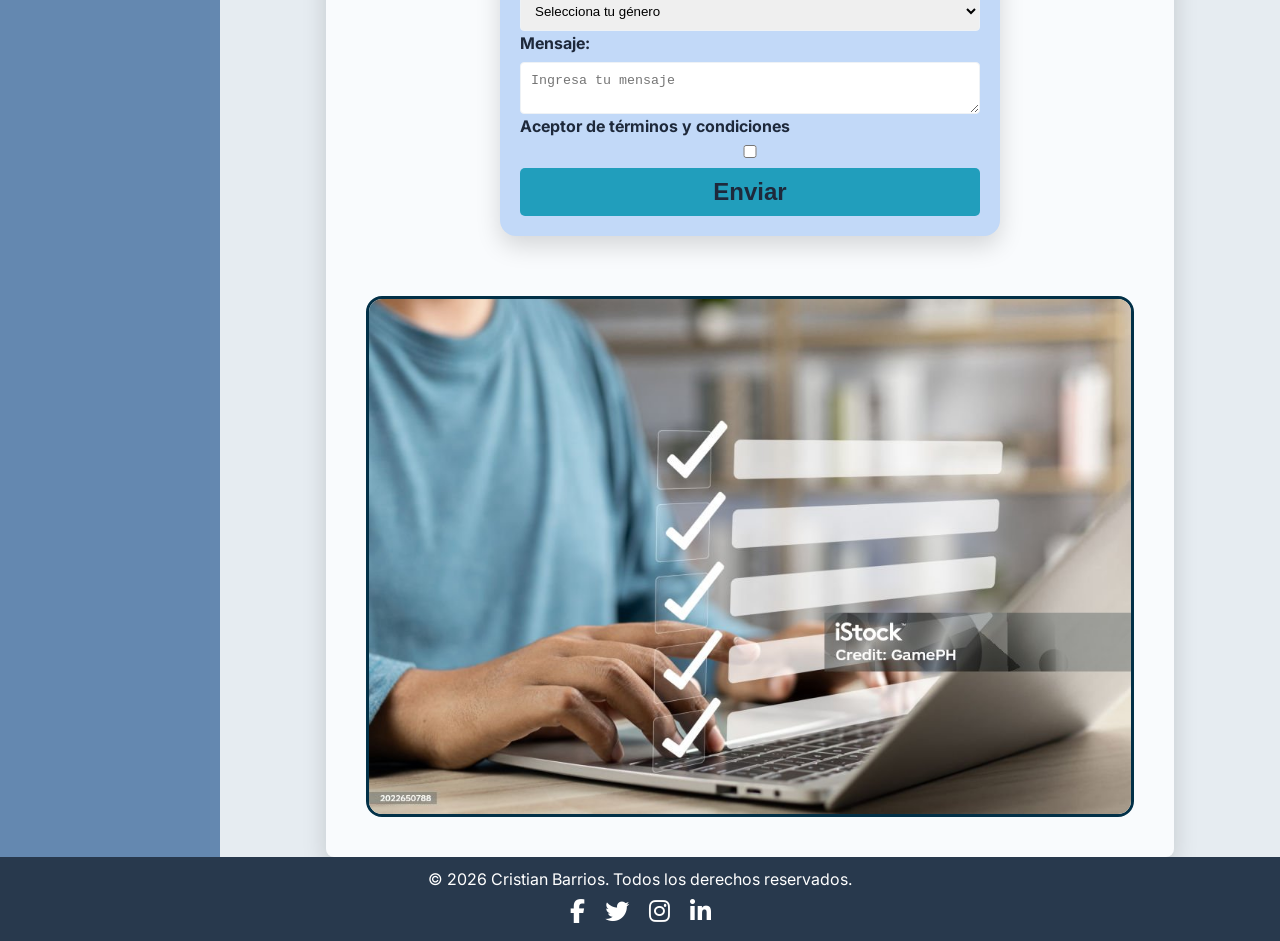
==== commit 9b00176f: "Uso medias Querys" ====
--- a/contacto.html
+++ b/contacto.html
@@ -43,10 +43,10 @@
         <main>
             
             <section id="contacto" class="section-container">
-                <div >
-                <picture>
-                    <img src="/img/istockphoto-2022650788-1024x1024.jpg" alt="imagen descriptiva de redes sociales">
-                </picture>
+                <div>
+                    <picture>
+                        <img src="/img/istockphoto-2022650788-1024x1024.jpg" alt="imagen descriptiva de redes sociales">
+                    </picture>
                 </div>
                 <div>
                     <h1 class="title">Mis redes</h1>
--- a/style.css
+++ b/style.css
@@ -75,46 +75,26 @@
 }
 
 /* layout */
+
+
 .layout {
     display: grid;
-    grid-template-columns: 220px 1fr;
+    grid-template-columns: 1fr;
     grid-template-rows: auto 1fr auto;
     grid-template-areas:
-    "header header"
-    "sidebar main"
-    "footer footer";
+    "header"
+    "main"
+    "footer";
     min-height: 100vh;
 }
 
-aside {
-    grid-area: sidebar;
-    background-color: var(--bg-color-secondary);
-    padding: 20px 10px;
-}
-
-aside nav ul {
-    flex-direction: column;
-    gap: 15px;
-}
-
-aside nav ul li {
-    width: 100%;
-    text-align: center;
-    
-}
-aside nav ul li a {
-    color: var(--color-text-primary);
-    font-size: var(--font-md);
-    font-weight: bold;
-    transition: all 0.3s ease;
-}
-
-aside nav ul li:hover {
-    background-color: var(--color-warning-light);
-    color: var(--color-text-white);
-    border-radius: var(--radius-sm);
-    transform: translateY(-6px);
-}
+aside{
+    display: none;
+}
+
+
+
+
 /* CLASES GENERALES TITULOS SUBTITULOS LAYOUT */
 .title{
     text-align: center;
@@ -182,15 +162,27 @@
     transform: translateY(-4px);
 }
 
+/* estilos header */
+/* header {
+    grid-area: header;
+    display: flex;
+    justify-content: space-between;
+    align-items: center;
+    background: linear-gradient(135deg,var(--color-acent1),var(--color-acent2));
+    color: var(--color-text-white);
+    padding: 5px 10px;
+} */
+
 header {
     grid-area: header;
     display: flex;
+    flex-direction: column;
     justify-content: space-between;
     align-items: center;
     background: linear-gradient(135deg,var(--color-acent1),var(--color-acent2));
     color: var(--color-text-white);
     padding: 5px 10px;
-}
+} 
 
 header div h1{
     font-family: var(--font-family-title);
@@ -238,17 +230,20 @@
     grid-area: main;
     display: flex;
     flex-direction: column;
+    justify-content: center;
     align-items: center;
 }
 
 
 .hero{
     display: flex;
-    justify-content: center;
-    align-items: center;
-    /* min-height: 80vh; */
-    height: 100%;
-    padding: 20px;
+    flex-direction: column;
+    justify-content: center;
+    align-items: center;
+    min-height: 80vh;
+    width: 100%;
+    /* height: 100%; */
+    /* padding: 20px; */
     gap: 20px;
     background: linear-gradient(135deg,var(--color-secondary),var(--color-primary),var(--color-acent1));
 }
@@ -256,7 +251,7 @@
 .hero div {
     display: flex;
     flex-direction: column;
-    width: 50%;
+    width: 80%;
     padding: 20px;
     text-align: center;
 }
@@ -312,6 +307,7 @@
 
 .section-container {
     display: flex;
+    flex-direction: column;
     width: 80%;
     height: auto;
     justify-content: center;
@@ -344,7 +340,6 @@
 
 
 .section-container picture img{
-    
     width: 100%;
     height: 100%;
     border-radius: var(--radius-lg);
@@ -512,6 +507,7 @@
 /* PARA LAS HABILIDADES */
 .skills-container {
     display: grid;
+    width: 100%;
     grid-template-columns: repeat(auto-fit, minmax(200px, 1fr));
     gap: 1.25rem;
 }
@@ -595,43 +591,82 @@
     color: var(--color-text-primary);
 }
 
-/* Barra de progreso para habilidades "En curso" (opcional) */
-/* .progress-bar {
-    margin-top: 15px;
-    background-color: var(--color-grey);
-    border-radius: 10px;
-    overflow: hidden;
-    height: 8px;
-}
-
-.progress-fill {
-    background: linear-gradient(90deg, var(--color-info), var(--color-acent2));
-    width: 65%; 
-    height: 100%;
-    border-radius: 10px;
-    transition: width 0.3s ease;
-} */
-
-/* Ejemplo de uso con barra de progreso */
-.skill-card-progress .card-body {
-    padding-bottom: 20px;
-}
-/* PANTALLA MAS CHICAS */
- @media screen and (max-width: 768px) {
-    /* .layout {
-            grid-template-columns: 1fr;
-            grid-template-rows: auto auto auto;
-            grid-template-areas:
-            "header"
-            "main"
-            "footer";
-    } */
-
+
+
+/* MEDIAS QUERYS */
+@media (min-width: 768px){
+    /* 2 columnas, sidebar visible; */
+    .layout {
+        grid-template-columns: 220px 1fr;
+        grid-template-rows: auto 1fr auto;
+        grid-template-areas:
+        "header header"
+        "sidebar main"
+        "footer footer";
+    }
+    aside {
+        display: block;
+        grid-area: sidebar;
+        background-color: var(--bg-color-secondary);
+        padding: 20px 10px;
+    }
+    aside nav ul {
+        flex-direction: column;
+        gap: 15px;
+    }
+
+    aside nav ul li {
+        width: 100%;
+        text-align: center;
+        
+    }
+    aside nav ul li a {
+        color: var(--color-text-primary);
+        font-size: var(--font-md);
+        font-weight: bold;
+        transition: all 0.3s ease;
+    }
+
+    aside nav ul li:hover {
+        background-color: var(--color-warning-light);
+        color: var(--color-text-white);
+        border-radius: var(--radius-sm);
+        transform: translateY(-6px);
+    }
+}  
+
+@media (min-width: 1024px){
+    /* max-width: 1200px centrado; */
+    .layout {
+        /* max-width: 1200px; */
+        margin: 0 auto;
+    }
+    .hero {
+        flex-direction: row;
+        min-height: 100%;
+    }
+}
+
+@media (min-width: 1440px){
+    .layout {
+        /* max-width: 1400px; */
+        margin: 0 auto;
+    }
+    
     .section-container {
-        flex-direction: column;
-        width: 90%;
+        flex-direction: row;
     }
     .section-container div {
-        width: 100%;
-    }
- }+        display: flex;
+        align-items: center;
+        width: 50%;
+        height: 100%;
+        padding: 40px;
+    }
+    header{
+        flex-direction: row;
+    }
+    main{   
+        justify-content: start;
+    }
+}
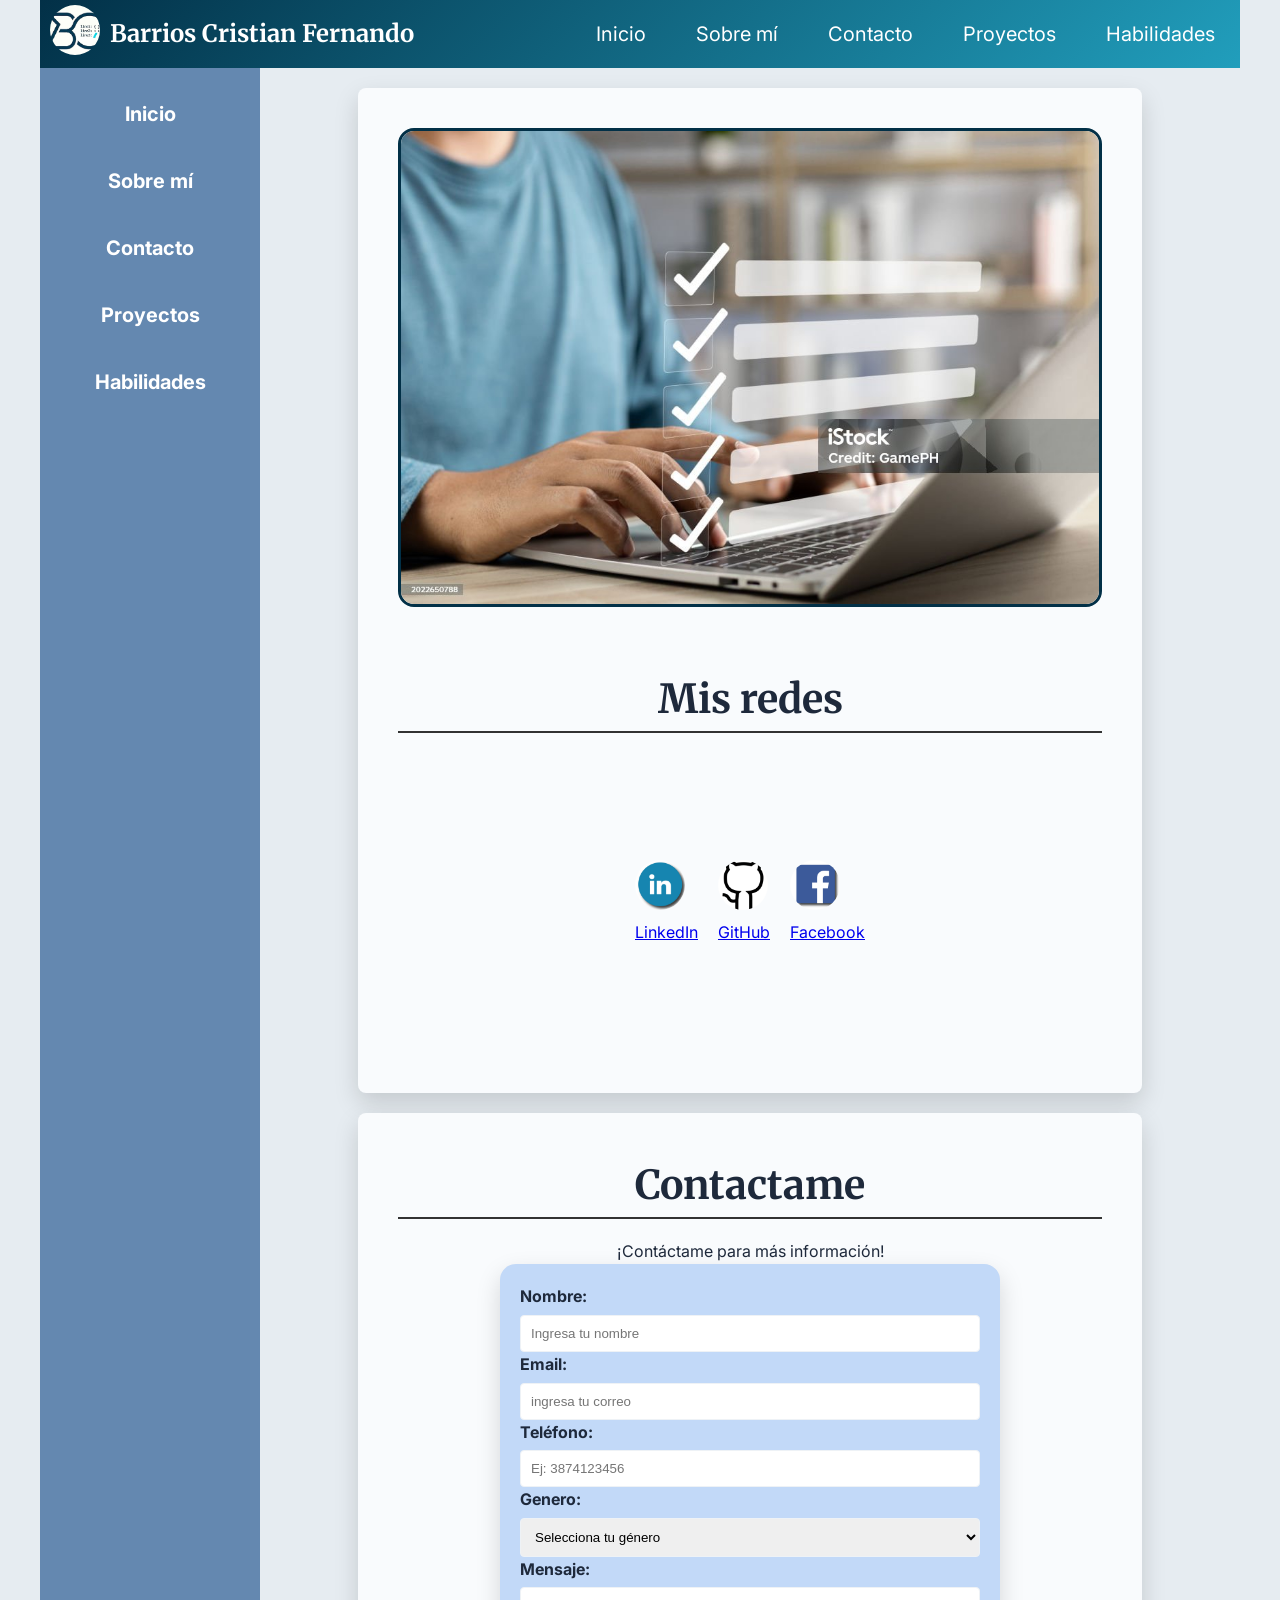
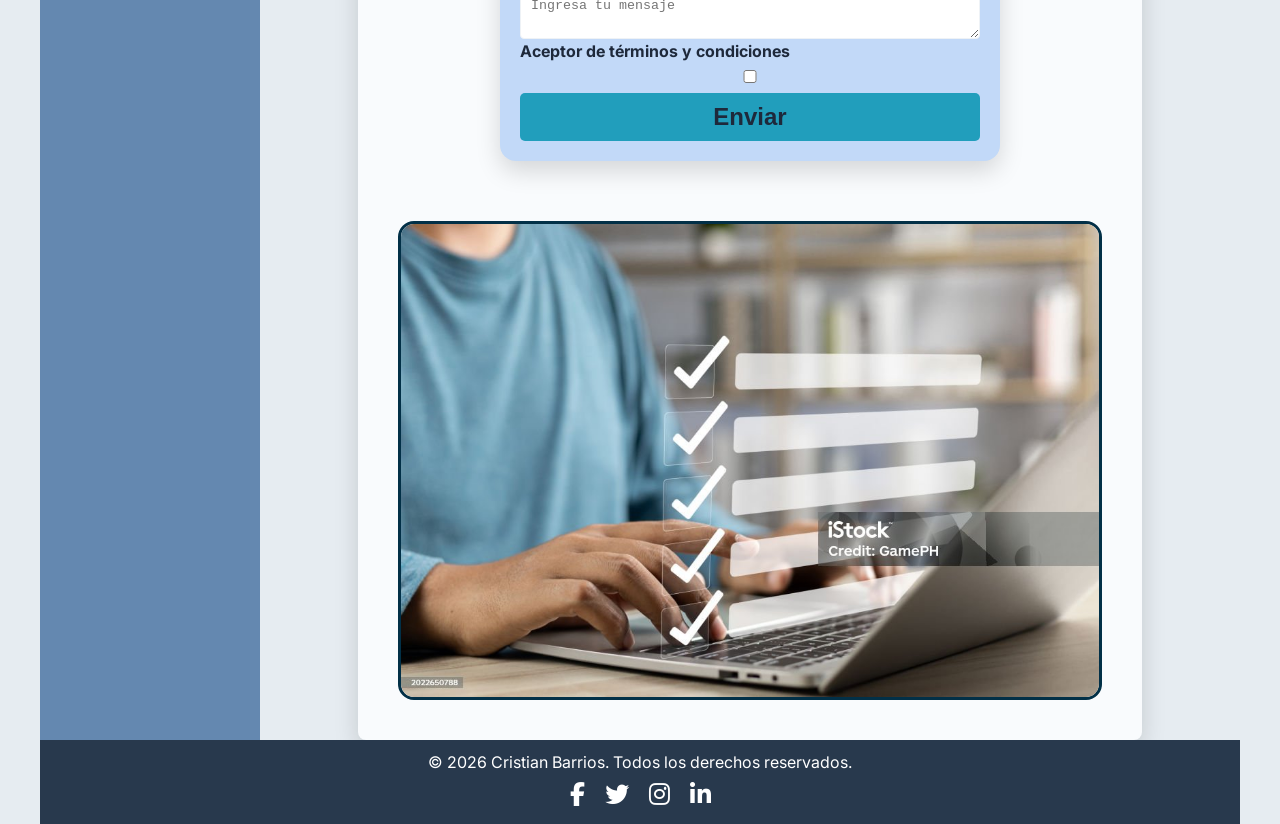
==== commit 27814a04: "solucionando problema mobile" ====
--- a/contacto.html
+++ b/contacto.html
@@ -2,7 +2,7 @@
 <html lang="es">
 <head>
     <meta charset="UTF-8">
-    <meta name="viewport" content="width=device-width, initial-scale=1.0">
+    <meta name="viewport" content="width=device-width, initial-scale=1.0, viewport-fit=cover">
     <title>tp1-mi-sitio</title>
     <link rel="stylesheet" href="style.css">
     <!-- link para fuentes de Google Fonts -->
--- a/style.css
+++ b/style.css
@@ -72,6 +72,8 @@
     color: var(--color-text-primary);
     font-size: 1rem;
     font-family: var(--font-family-main);
+    width: 100%;
+    overflow-x: hidden;
 }
 
 /* layout */
@@ -592,81 +594,220 @@
 }
 
 
-
-/* MEDIAS QUERYS */
 @media (min-width: 768px){
-    /* 2 columnas, sidebar visible; */
+    /* Layout de 2 columnas */
     .layout {
         grid-template-columns: 220px 1fr;
         grid-template-rows: auto 1fr auto;
         grid-template-areas:
-        "header header"
-        "sidebar main"
-        "footer footer";
-    }
+            "header header"
+            "sidebar main"
+            "footer footer";
+    }
+    
     aside {
         display: block;
         grid-area: sidebar;
         background-color: var(--bg-color-secondary);
         padding: 20px 10px;
     }
+    
+    /* Navegación del sidebar */
+    aside nav {
+        width: 100%;
+    }
+    
     aside nav ul {
+        display: flex;
         flex-direction: column;
+        list-style: none;
+        padding: 0;
+        margin: 0;
         gap: 15px;
     }
-
+    
     aside nav ul li {
         width: 100%;
         text-align: center;
-        
-    }
-    aside nav ul li a {
+        list-style: none;
+    }
+    
+    aside nav ul li{
+        display: block;
         color: var(--color-text-primary);
         font-size: var(--font-md);
         font-weight: bold;
+        text-decoration: none;
+        padding: 10px 15px;
         transition: all 0.3s ease;
-    }
-
+        border-radius: var(--radius-sm);
+    }
+    
     aside nav ul li:hover {
         background-color: var(--color-warning-light);
         color: var(--color-text-white);
-        border-radius: var(--radius-sm);
-        transform: translateY(-6px);
-    }
-}  
-
-@media (min-width: 1024px){
-    /* max-width: 1200px centrado; */
-    .layout {
-        /* max-width: 1200px; */
-        margin: 0 auto;
-    }
+        transform: translateY(-3px);
+    }
+    
     .hero {
         flex-direction: row;
-        min-height: 100%;
-    }
-}
-
-@media (min-width: 1440px){
+        min-height: auto;
+    }
+    
+    .hero div {
+        width: 50%;
+    }
+}
+
+@media (min-width: 1024px) {
+    
     .layout {
-        /* max-width: 1400px; */
+        max-width: 1200px;
         margin: 0 auto;
     }
     
-    .section-container {
+    
+    .skills-container {
+        grid-template-columns: repeat(3, 1fr);
+    }
+    
+    
+    .cards-container {
+        grid-template-columns: repeat(3, 1fr);
+    }
+    
+    
+    header {
         flex-direction: row;
-    }
-    .section-container div {
+        justify-content: space-between;
+    }
+}
+
+
+@media (min-width: 1440px) {
+    /* Ancho más amplio */
+    .layout {
+        max-width: 1720px;
+        margin: 0 auto;
+    }
+    
+    
+    .skills-container {
+        grid-template-columns: repeat(4, 1fr);
+    }
+}
+
+
+
+/* Solucion problema mobile a 768px (celular) */
+@media (max-width: 767px) {
+    
+    
+    .layout {
+        display: grid !important;
+        grid-template-columns: 1fr !important;
+        grid-template-areas: "header" "main" "footer" !important;
+        min-width: auto !important;
+        width: 100% !important;
+        margin: 0 !important;
+    }
+    
+    
+    aside {
+        display: none !important;
+    }
+    
+    
+    header {
+        flex-direction: column !important;
+        text-align: center !important;
+        padding: 10px !important;
+    }
+    
+    
+    .hero {
+        flex-direction: column !important;
+        width: 100% !important;
+        min-height: auto !important;
+    }
+    
+    .hero div {
+        width: 95% !important;
+        padding: 10px !important;
+        margin: 0 auto !important;
+    }
+    
+    
+    .section-container,
+    .section-container-column {
+        width: 95% !important;
+        flex-direction: column !important;
+        margin: 15px auto !important;
+        padding: 15px !important;
+    }
+    
+    
+    .skills-container {
+        grid-template-columns: 1fr !important;
+    }
+    
+    
+    .cards-container {
+        display: grid !important;
+        grid-template-columns: 1fr !important;
+        gap: 15px !important;
+    }
+    
+    
+    img, picture img {
+        max-width: 100% !important;
+        height: auto !important;
+    }
+    
+    
+    h1 { font-size: 1.8rem !important; }
+    h2 { font-size: 1.5rem !important; }
+    .title { font-size: 1.5rem !important; }
+    
+    
+    nav ul {
+        flex-wrap: wrap !important;
+        justify-content: center !important;
+        gap: 8px !important;
+    }
+    
+    nav ul li a {
+        font-size: 0.85rem !important;
+        padding: 5px 10px !important;
+    }
+    
+    /* Footer */
+    footer {
+        text-align: center !important;
+        padding: 15px !important;
+    }
+
+    /* solucion para el logo */
+    .logo {
+        width: 50px !important;
+        height: 50px !important;
+        object-fit: cover !important;
+        border-radius: 50% !important;
+    }
+    
+    
+    .flex-container picture {
         display: flex;
+        justify-content: center;
+    }
+    
+
+    header .flex-container {
+        display: flex;
+        flex-direction: row;
+        justify-content: center;
         align-items: center;
-        width: 50%;
-        height: 100%;
-        padding: 40px;
-    }
-    header{
-        flex-direction: row;
-    }
-    main{   
-        justify-content: start;
+        gap: 10px;
+        flex-wrap: wrap;
     }
 }
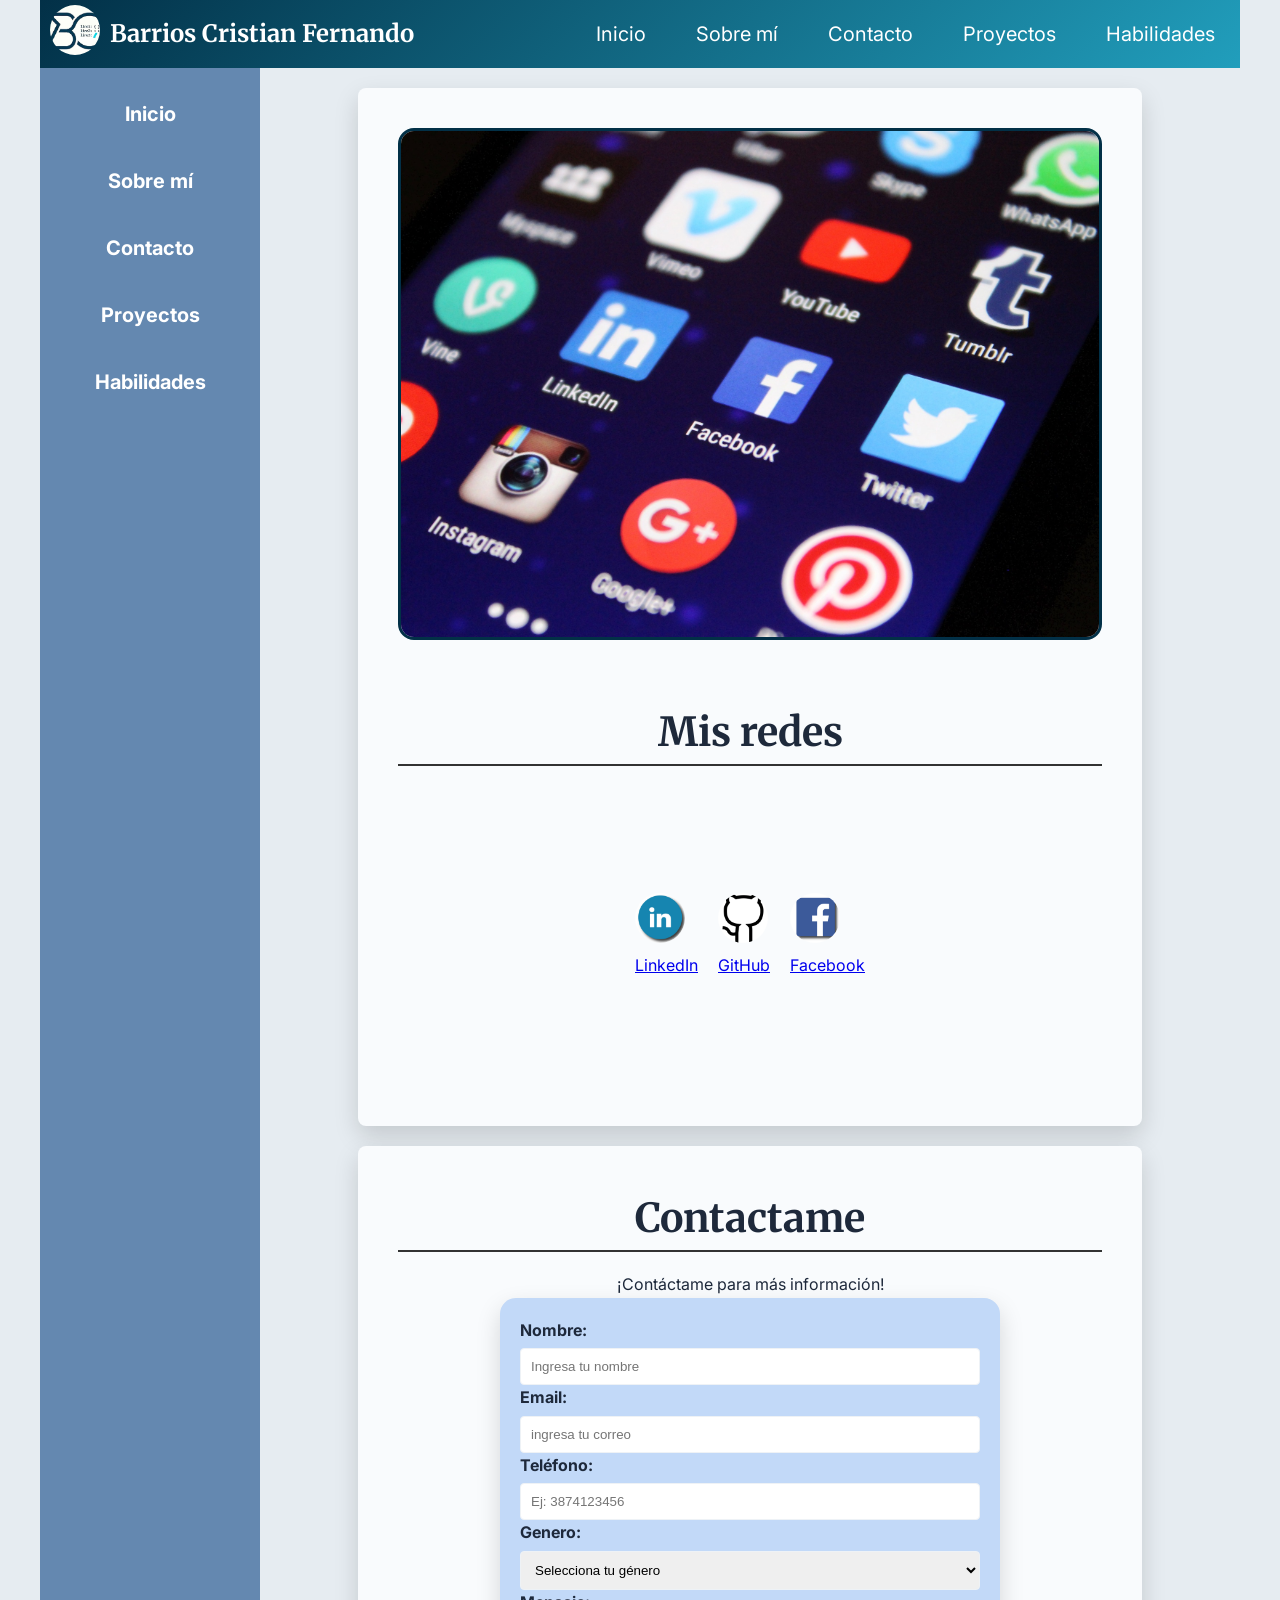
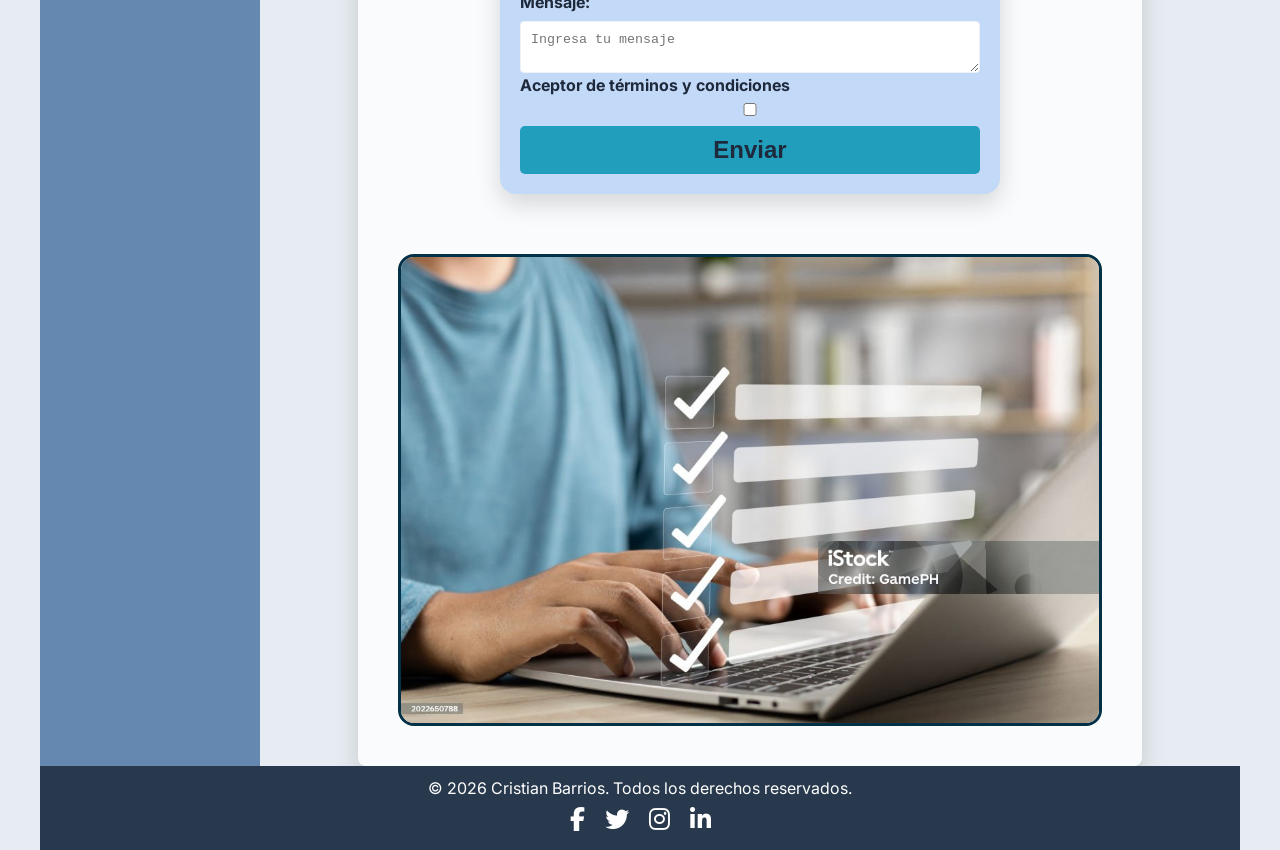
==== commit 57add8d6: "subiendo imagen escritorio" ====
--- a/contacto.html
+++ b/contacto.html
@@ -45,7 +45,7 @@
             <section id="contacto" class="section-container">
                 <div>
                     <picture>
-                        <img src="/img/istockphoto-2022650788-1024x1024.jpg" alt="imagen descriptiva de redes sociales">
+                        <img src="./img/pixelkult-media-998990_1920.jpg" alt="imagen descriptiva de redes sociales">
                     </picture>
                 </div>
                 <div>
@@ -103,7 +103,7 @@
                 </div>
                 <div>
                     <picture>
-                        <img src="/img/istockphoto-2022650788-1024x1024.jpg" alt="imagen de contacto">
+                        <img src="./img/istockphoto-2022650788-1024x1024.jpg" alt="imagen de contacto">
                     </picture>
                 </div>
             </section>
--- a/style.css
+++ b/style.css
@@ -341,11 +341,13 @@
 }
 
 
-.section-container picture img{
+.section-container picture img {
     width: 100%;
-    height: 100%;
+    max-width: 100%;
+    height: auto;
     border-radius: var(--radius-lg);
     border: 3px solid var(--color-acent1);
+    display: block;
 }
 
 
@@ -370,11 +372,12 @@
 }
 
 .picture-profile-container img {
-  width: 200px;
-  height: 200px;
-  border-radius: var(--radius-circle); /* círculo perfecto */
-  border: 4px solid var(--color-acent2); /* borde opcional */
-  object-fit: cover; /* llena el círculo sin deformarse */
+    width: 200px;
+    height: 200px;
+    max-width: 100%;
+    object-fit: cover;
+    border-radius: var(--radius-circle);
+    border: 4px solid var(--color-acent2);
 }
 
 .picture-profile-container img:hover {
@@ -746,6 +749,7 @@
         padding: 15px !important;
     }
     
+
     
     .skills-container {
         grid-template-columns: 1fr !important;
@@ -810,4 +814,23 @@
         gap: 10px;
         flex-wrap: wrap;
     }
+
+    /* corrigiendo imagenes de sobre mi y contactos */
+    .picture-profile-container img {
+        width: 150px !important;
+        height: 150px !important;
+        object-fit: cover !important;
+    }
+
+    .section-container picture img {
+        max-width: 100% !important;
+        height: auto !important;
+        margin: 0 auto;
+    }
+    
+    .section-container div picture {
+        display: flex;
+        justify-content: center;
+    }
+
 }
